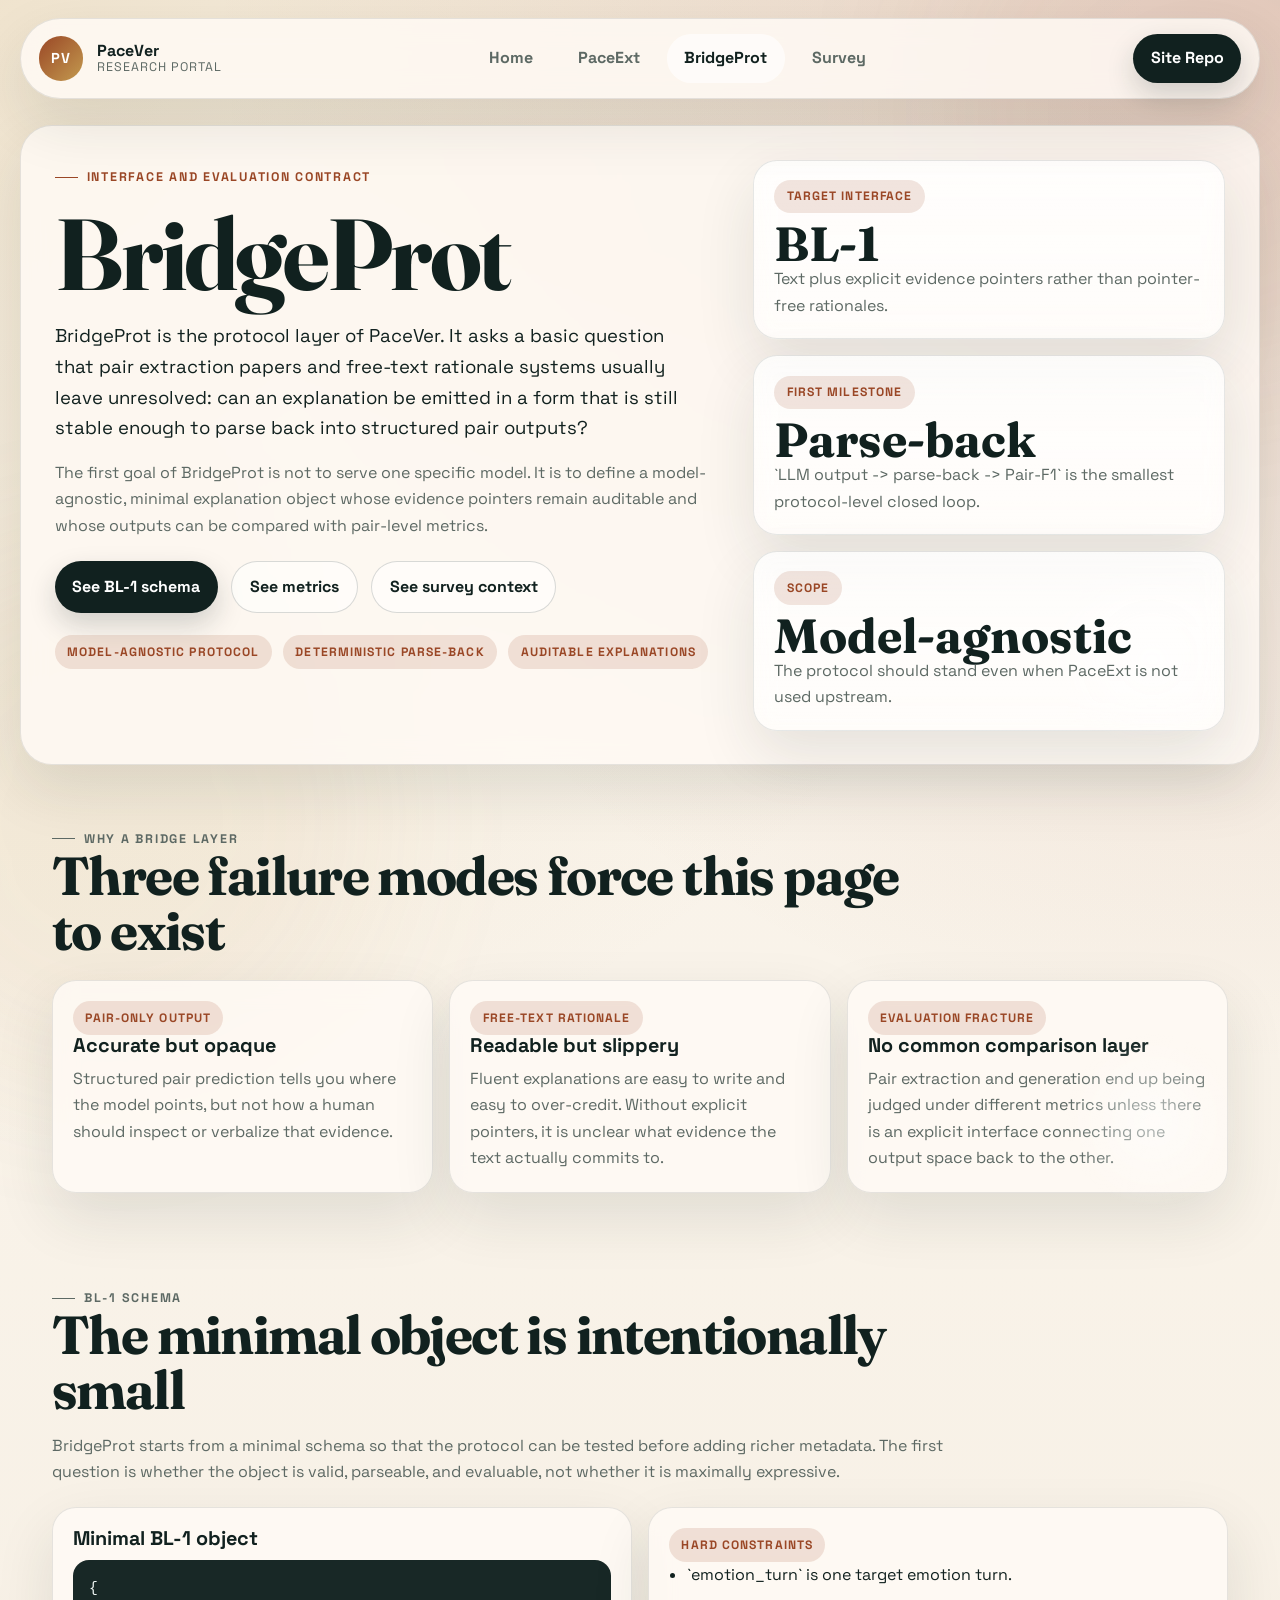
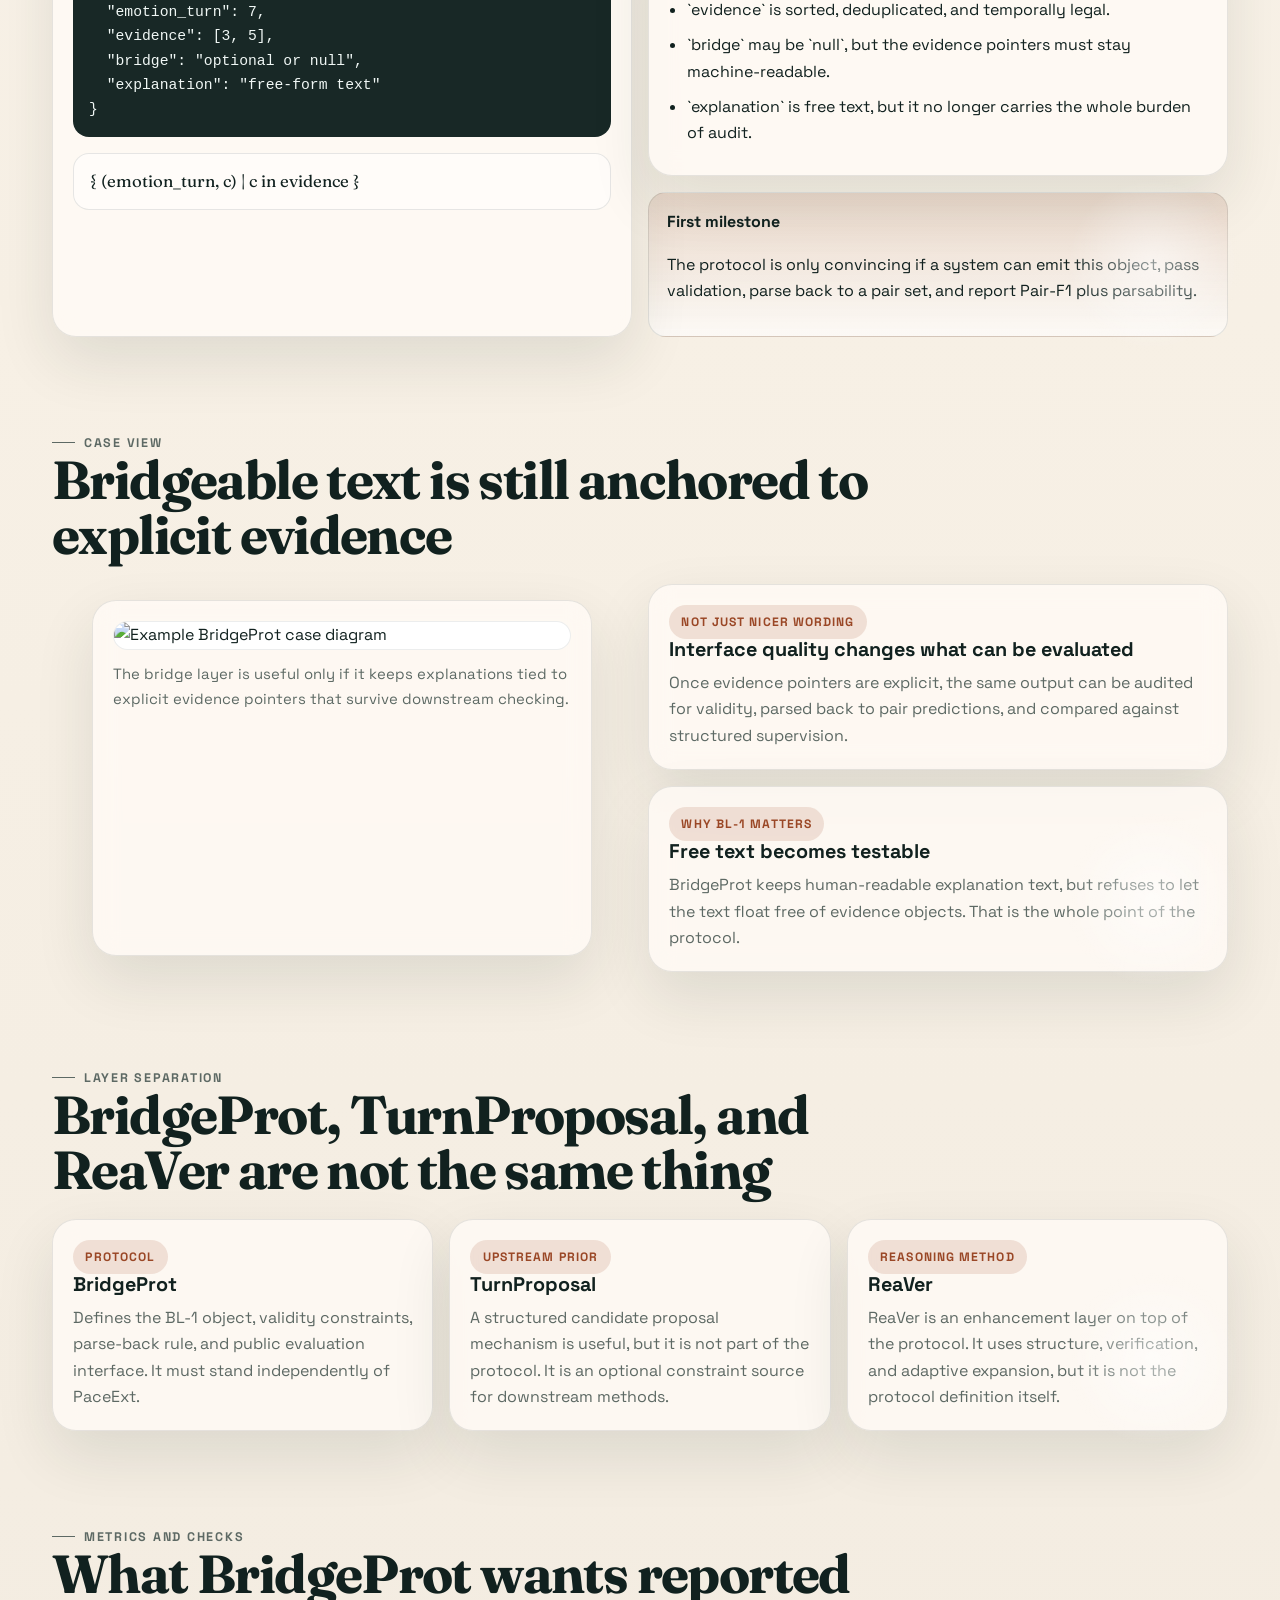
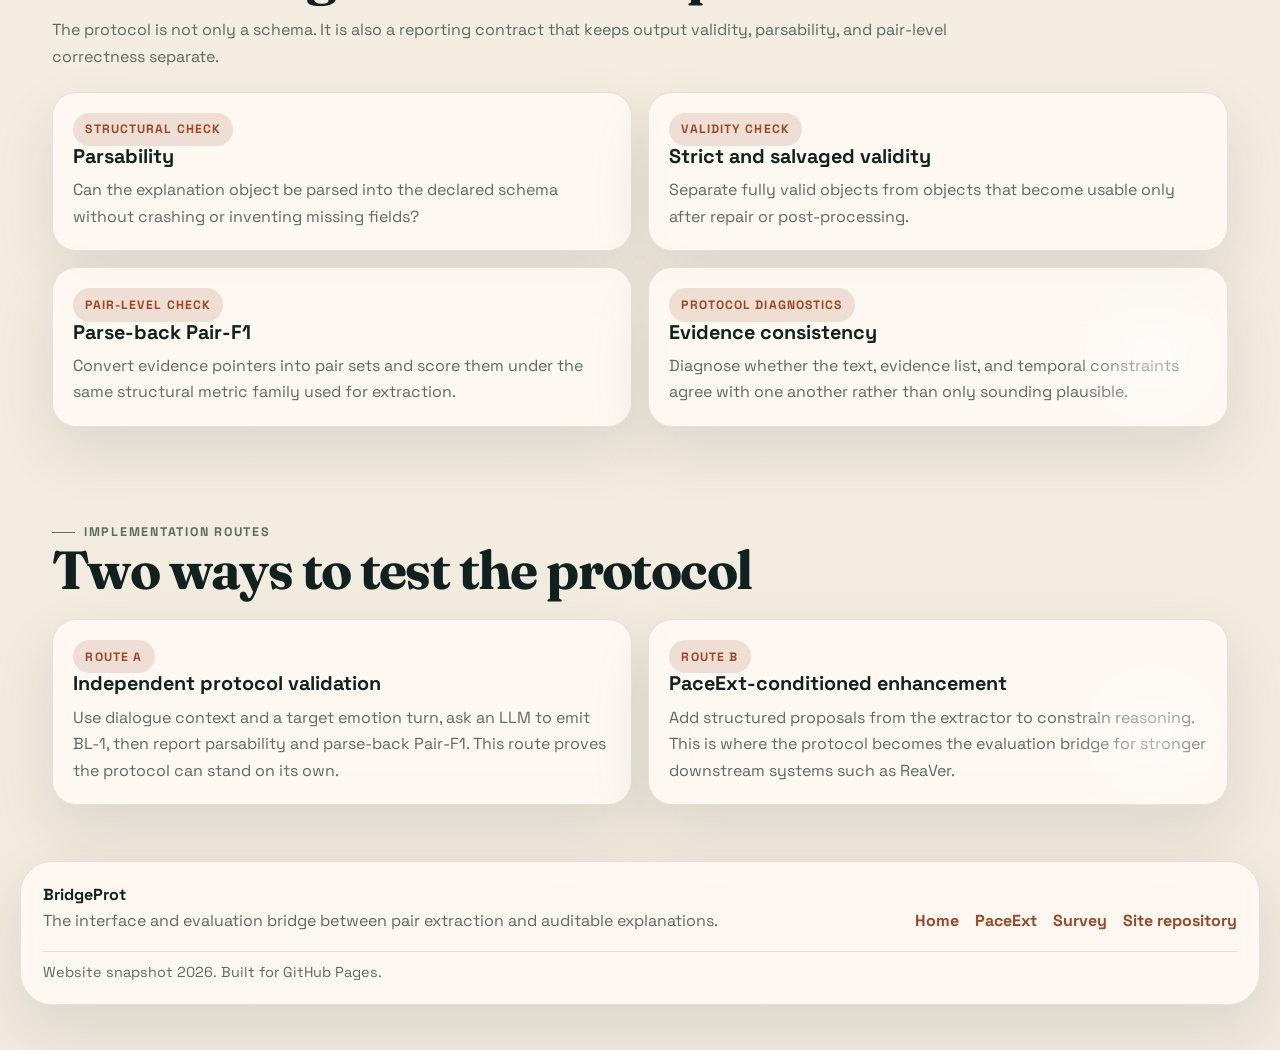
==== bridge/index.html @ d0b5281d "Refactor site into multi-page research portal" ====
<!DOCTYPE html>
<html lang="en">
<head>
  <meta charset="UTF-8">
  <meta name="viewport" content="width=device-width, initial-scale=1.0">
  <title>BridgeProt | PaceVer</title>
  <meta
    name="description"
    content="BridgeProt is the explanation interface and evaluation contract in PaceVer, focused on parse-back compatible, auditable outputs."
  >
  <link rel="preconnect" href="https://fonts.googleapis.com">
  <link rel="preconnect" href="https://fonts.gstatic.com" crossorigin>
  <link
    href="https://fonts.googleapis.com/css2?family=Fraunces:opsz,wght@9..144,600;9..144,700&family=Space+Grotesk:wght@400;500;700&display=swap"
    rel="stylesheet"
  >
  <link rel="icon" href="../assets/favicon.svg" type="image/svg+xml">
  <link rel="stylesheet" href="../assets/styles.css">
</head>
<body data-theme="bridge">
  <div class="page-shell">
    <header class="site-header surface">
      <a class="brand" href="../" aria-label="PaceVer home">
        <span class="brand-mark">PV</span>
        <span class="brand-copy">
          <strong>PaceVer</strong>
          <span>research portal</span>
        </span>
      </a>
      <nav class="site-nav" aria-label="Primary">
        <a class="nav-link" href="../">Home</a>
        <a class="nav-link" href="../ext/">PaceExt</a>
        <a class="nav-link" href="./" aria-current="page">BridgeProt</a>
        <a class="nav-link" href="../survey/">Survey</a>
      </nav>
      <a class="nav-cta" href="https://github.com/panzhzh/PaceVer-web" target="_blank" rel="noreferrer">Site Repo</a>
    </header>

    <main class="page-main">
      <section class="hero surface reveal">
        <div class="hero-copy">
          <p class="eyebrow">Interface and evaluation contract</p>
          <h1 class="hero-title">BridgeProt</h1>
          <p class="lead">
            BridgeProt is the protocol layer of PaceVer. It asks a basic question that pair
            extraction papers and free-text rationale systems usually leave unresolved: can an
            explanation be emitted in a form that is still stable enough to parse back into
            structured pair outputs?
          </p>
          <p class="hero-note">
            The first goal of BridgeProt is not to serve one specific model. It is to define a
            model-agnostic, minimal explanation object whose evidence pointers remain auditable and
            whose outputs can be compared with pair-level metrics.
          </p>
          <div class="hero-actions">
            <a class="button primary" href="#schema">See BL-1 schema</a>
            <a class="button secondary" href="#metrics">See metrics</a>
            <a class="button secondary" href="../survey/">See survey context</a>
          </div>
          <div class="chip-row" aria-label="BridgeProt themes">
            <span>Model-agnostic protocol</span>
            <span>Deterministic parse-back</span>
            <span>Auditable explanations</span>
          </div>
        </div>

        <aside class="hero-panel">
          <article class="stat-card surface-subtle">
            <span class="stat-label">Target interface</span>
            <strong class="stat-value">BL-1</strong>
            <p>Text plus explicit evidence pointers rather than pointer-free rationales.</p>
          </article>
          <article class="stat-card surface-subtle">
            <span class="stat-label">First milestone</span>
            <strong class="stat-value">Parse-back</strong>
            <p>`LLM output -> parse-back -> Pair-F1` is the smallest protocol-level closed loop.</p>
          </article>
          <article class="stat-card surface-subtle">
            <span class="stat-label">Scope</span>
            <strong class="stat-value">Model-agnostic</strong>
            <p>The protocol should stand even when PaceExt is not used upstream.</p>
          </article>
        </aside>
      </section>

      <section class="section reveal" id="why">
        <div class="section-header">
          <p class="eyebrow">Why a bridge layer</p>
          <h2>Three failure modes force this page to exist</h2>
        </div>

        <div class="card-grid three-up">
          <article class="feature-card">
            <span class="card-kicker">Pair-only output</span>
            <h3>Accurate but opaque</h3>
            <p>
              Structured pair prediction tells you where the model points, but not how a human should
              inspect or verbalize that evidence.
            </p>
          </article>
          <article class="feature-card">
            <span class="card-kicker">Free-text rationale</span>
            <h3>Readable but slippery</h3>
            <p>
              Fluent explanations are easy to write and easy to over-credit. Without explicit
              pointers, it is unclear what evidence the text actually commits to.
            </p>
          </article>
          <article class="feature-card">
            <span class="card-kicker">Evaluation fracture</span>
            <h3>No common comparison layer</h3>
            <p>
              Pair extraction and generation end up being judged under different metrics unless there
              is an explicit interface connecting one output space back to the other.
            </p>
          </article>
        </div>
      </section>

      <section class="section reveal" id="schema">
        <div class="section-header">
          <p class="eyebrow">BL-1 schema</p>
          <h2>The minimal object is intentionally small</h2>
          <p>
            BridgeProt starts from a minimal schema so that the protocol can be tested before adding
            richer metadata. The first question is whether the object is valid, parseable, and
            evaluable, not whether it is maximally expressive.
          </p>
        </div>

        <div class="dual-grid">
          <article class="code-card">
            <h3>Minimal BL-1 object</h3>
            <pre><code>{
  "emotion_turn": 7,
  "evidence": [3, 5],
  "bridge": "optional or null",
  "explanation": "free-form text"
}</code></pre>
            <div class="formula">{ (emotion_turn, c) | c in evidence }</div>
          </article>

          <div class="split-copy">
            <article class="feature-card">
              <span class="card-kicker">Hard constraints</span>
              <ul class="check-list">
                <li>`emotion_turn` is one target emotion turn.</li>
                <li>`evidence` is sorted, deduplicated, and temporally legal.</li>
                <li>`bridge` may be `null`, but the evidence pointers must stay machine-readable.</li>
                <li>`explanation` is free text, but it no longer carries the whole burden of audit.</li>
              </ul>
            </article>

            <article class="milestone-card">
              <strong>First milestone</strong>
              <p>
                The protocol is only convincing if a system can emit this object, pass validation,
                parse back to a pair set, and report Pair-F1 plus parsability.
              </p>
            </article>
          </div>
        </div>
      </section>

      <section class="section reveal" id="case">
        <div class="section-header">
          <p class="eyebrow">Case view</p>
          <h2>Bridgeable text is still anchored to explicit evidence</h2>
        </div>

        <div class="dual-grid">
          <figure class="figure-panel">
            <img src="../assets/images/bridgeprot-case.svg" alt="Example BridgeProt case diagram">
            <figcaption>
              The bridge layer is useful only if it keeps explanations tied to explicit evidence
              pointers that survive downstream checking.
            </figcaption>
          </figure>

          <div class="split-copy">
            <article class="feature-card">
              <span class="card-kicker">Not just nicer wording</span>
              <h3>Interface quality changes what can be evaluated</h3>
              <p>
                Once evidence pointers are explicit, the same output can be audited for validity,
                parsed back to pair predictions, and compared against structured supervision.
              </p>
            </article>
            <article class="feature-card">
              <span class="card-kicker">Why BL-1 matters</span>
              <h3>Free text becomes testable</h3>
              <p>
                BridgeProt keeps human-readable explanation text, but refuses to let the text float
                free of evidence objects. That is the whole point of the protocol.
              </p>
            </article>
          </div>
        </div>
      </section>

      <section class="section reveal" id="layers">
        <div class="section-header">
          <p class="eyebrow">Layer separation</p>
          <h2>BridgeProt, TurnProposal, and ReaVer are not the same thing</h2>
        </div>

        <div class="card-grid three-up">
          <article class="feature-card">
            <span class="card-kicker">Protocol</span>
            <h3>BridgeProt</h3>
            <p>
              Defines the BL-1 object, validity constraints, parse-back rule, and public evaluation
              interface. It must stand independently of PaceExt.
            </p>
          </article>
          <article class="feature-card">
            <span class="card-kicker">Upstream prior</span>
            <h3>TurnProposal</h3>
            <p>
              A structured candidate proposal mechanism is useful, but it is not part of the
              protocol. It is an optional constraint source for downstream methods.
            </p>
          </article>
          <article class="feature-card">
            <span class="card-kicker">Reasoning method</span>
            <h3>ReaVer</h3>
            <p>
              ReaVer is an enhancement layer on top of the protocol. It uses structure, verification,
              and adaptive expansion, but it is not the protocol definition itself.
            </p>
          </article>
        </div>
      </section>

      <section class="section reveal" id="metrics">
        <div class="section-header">
          <p class="eyebrow">Metrics and checks</p>
          <h2>What BridgeProt wants reported</h2>
          <p>
            The protocol is not only a schema. It is also a reporting contract that keeps output
            validity, parsability, and pair-level correctness separate.
          </p>
        </div>

        <div class="card-grid two-up">
          <article class="feature-card">
            <span class="card-kicker">Structural check</span>
            <h3>Parsability</h3>
            <p>
              Can the explanation object be parsed into the declared schema without crashing or
              inventing missing fields?
            </p>
          </article>
          <article class="feature-card">
            <span class="card-kicker">Validity check</span>
            <h3>Strict and salvaged validity</h3>
            <p>
              Separate fully valid objects from objects that become usable only after repair or
              post-processing.
            </p>
          </article>
          <article class="feature-card">
            <span class="card-kicker">Pair-level check</span>
            <h3>Parse-back Pair-F1</h3>
            <p>
              Convert evidence pointers into pair sets and score them under the same structural
              metric family used for extraction.
            </p>
          </article>
          <article class="feature-card">
            <span class="card-kicker">Protocol diagnostics</span>
            <h3>Evidence consistency</h3>
            <p>
              Diagnose whether the text, evidence list, and temporal constraints agree with one
              another rather than only sounding plausible.
            </p>
          </article>
        </div>
      </section>

      <section class="section reveal" id="routes">
        <div class="section-header">
          <p class="eyebrow">Implementation routes</p>
          <h2>Two ways to test the protocol</h2>
        </div>

        <div class="callout-grid">
          <article class="feature-card">
            <span class="card-kicker">Route A</span>
            <h3>Independent protocol validation</h3>
            <p>
              Use dialogue context and a target emotion turn, ask an LLM to emit BL-1, then report
              parsability and parse-back Pair-F1. This route proves the protocol can stand on its own.
            </p>
          </article>
          <article class="feature-card">
            <span class="card-kicker">Route B</span>
            <h3>PaceExt-conditioned enhancement</h3>
            <p>
              Add structured proposals from the extractor to constrain reasoning. This is where the
              protocol becomes the evaluation bridge for stronger downstream systems such as ReaVer.
            </p>
          </article>
        </div>
      </section>
    </main>

    <footer class="site-footer surface reveal">
      <div>
        <strong>BridgeProt</strong>
        <p>The interface and evaluation bridge between pair extraction and auditable explanations.</p>
      </div>
      <div class="footer-links">
        <a href="../">Home</a>
        <a href="../ext/">PaceExt</a>
        <a href="../survey/">Survey</a>
        <a href="https://github.com/panzhzh/PaceVer-web" target="_blank" rel="noreferrer">Site repository</a>
      </div>
      <p class="footer-meta">Website snapshot <span class="js-year"></span>. Built for GitHub Pages.</p>
    </footer>
  </div>

  <script src="../assets/app.js"></script>
</body>
</html>
---- assets/styles.css ----
:root {
  --bg: #f7f0e5;
  --surface: rgba(255, 251, 246, 0.82);
  --surface-strong: #fffdf9;
  --surface-subtle: rgba(255, 255, 255, 0.54);
  --ink: #11211f;
  --muted: #5d6964;
  --line: rgba(17, 33, 31, 0.1);
  --line-strong: rgba(17, 33, 31, 0.16);
  --accent: #1f6c63;
  --accent-strong: #13473f;
  --accent-soft: rgba(31, 108, 99, 0.14);
  --accent-alt: #c56437;
  --accent-alt-soft: rgba(197, 100, 55, 0.14);
  --halo-a: rgba(31, 108, 99, 0.22);
  --halo-b: rgba(197, 100, 55, 0.18);
  --shadow: 0 24px 60px rgba(28, 43, 40, 0.11);
  --radius-xl: 32px;
  --radius-lg: 24px;
  --radius-md: 18px;
  --page-max: 1240px;
}

body[data-theme="ext"] {
  --accent: #1d6657;
  --accent-strong: #14453b;
  --accent-soft: rgba(29, 102, 87, 0.14);
  --accent-alt: #0f5e88;
  --accent-alt-soft: rgba(15, 94, 136, 0.14);
  --halo-a: rgba(29, 102, 87, 0.22);
  --halo-b: rgba(15, 94, 136, 0.18);
}

body[data-theme="bridge"] {
  --accent: #9a4726;
  --accent-strong: #72341b;
  --accent-soft: rgba(154, 71, 38, 0.14);
  --accent-alt: #c39a4f;
  --accent-alt-soft: rgba(195, 154, 79, 0.16);
  --halo-a: rgba(154, 71, 38, 0.2);
  --halo-b: rgba(195, 154, 79, 0.2);
}

body[data-theme="survey"] {
  --accent: #0f5978;
  --accent-strong: #0a425a;
  --accent-soft: rgba(15, 89, 120, 0.14);
  --accent-alt: #2d7163;
  --accent-alt-soft: rgba(45, 113, 99, 0.14);
  --halo-a: rgba(15, 89, 120, 0.22);
  --halo-b: rgba(45, 113, 99, 0.16);
}

* {
  box-sizing: border-box;
}

html {
  scroll-behavior: smooth;
}

body {
  margin: 0;
  min-height: 100vh;
  font-family: "Space Grotesk", sans-serif;
  color: var(--ink);
  background:
    radial-gradient(circle at top left, var(--halo-b), transparent 26%),
    radial-gradient(circle at top right, var(--halo-a), transparent 24%),
    linear-gradient(180deg, #fbf6ee 0%, var(--bg) 45%, #f1eadf 100%);
  line-height: 1.65;
}

body::before,
body::after {
  content: "";
  position: fixed;
  z-index: -1;
  width: 34rem;
  height: 34rem;
  border-radius: 50%;
  filter: blur(82px);
  opacity: 0.34;
  pointer-events: none;
}

body::before {
  top: -10rem;
  right: -12rem;
  background: var(--halo-a);
}

body::after {
  bottom: -12rem;
  left: -10rem;
  background: var(--halo-b);
}

a {
  color: inherit;
  text-decoration: none;
}

img {
  display: block;
  width: 100%;
  height: auto;
}

code,
pre {
  font-family: ui-monospace, "SFMono-Regular", "SF Mono", Consolas, "Liberation Mono", monospace;
}

.page-shell {
  width: min(calc(100% - 2rem), var(--page-max));
  margin: 0 auto;
  padding: 1.1rem 0 2.8rem;
}

.surface,
.feature-card,
.portal-card,
.stat-card,
.figure-panel,
.table-card,
.code-card {
  border: 1px solid var(--line);
  background: var(--surface);
  backdrop-filter: blur(12px);
  box-shadow: var(--shadow);
}

.surface-subtle {
  background: linear-gradient(180deg, rgba(255, 255, 255, 0.76), var(--surface-subtle));
}

.site-header {
  position: sticky;
  top: 1rem;
  z-index: 20;
  display: flex;
  align-items: center;
  justify-content: space-between;
  gap: 1rem;
  margin-bottom: 1.6rem;
  padding: 0.95rem 1.1rem;
  border-radius: 999px;
}

.brand {
  display: inline-flex;
  align-items: center;
  gap: 0.85rem;
}

.brand-mark {
  display: grid;
  place-items: center;
  width: 2.8rem;
  height: 2.8rem;
  border-radius: 50%;
  background: linear-gradient(135deg, var(--accent), var(--accent-alt));
  color: #fff;
  font-size: 0.9rem;
  font-weight: 700;
  letter-spacing: 0.08em;
}

.brand-copy {
  display: flex;
  flex-direction: column;
  gap: 0.1rem;
  line-height: 1.05;
}

.brand-copy strong {
  font-size: 1rem;
}

.brand-copy span:last-child {
  color: var(--muted);
  font-size: 0.78rem;
  text-transform: uppercase;
  letter-spacing: 0.08em;
}

.site-nav {
  display: flex;
  flex-wrap: wrap;
  justify-content: center;
  gap: 0.6rem;
}

.nav-link,
.nav-cta,
.button {
  display: inline-flex;
  align-items: center;
  justify-content: center;
  min-height: 2.9rem;
  padding: 0.72rem 1.1rem;
  border-radius: 999px;
  font-weight: 700;
  transition: transform 180ms ease, box-shadow 180ms ease, background 180ms ease, color 180ms ease;
}

.nav-link {
  color: var(--muted);
}

.nav-link:hover,
.nav-link[aria-current="page"] {
  color: var(--ink);
  background: rgba(255, 255, 255, 0.65);
}

.nav-cta,
.button.primary {
  background: var(--ink);
  color: #fff;
  box-shadow: 0 12px 28px rgba(17, 33, 31, 0.18);
}

.button.secondary {
  border: 1px solid var(--line-strong);
  background: rgba(255, 255, 255, 0.56);
}

.nav-cta:hover,
.button:hover,
.portal-card:hover {
  transform: translateY(-2px);
}

.page-main {
  display: grid;
  gap: 1.5rem;
}

.hero,
.section,
.site-footer {
  position: relative;
  border-radius: var(--radius-xl);
}

.hero {
  display: grid;
  grid-template-columns: minmax(0, 1.18fr) minmax(19rem, 0.82fr);
  gap: 1.2rem;
  padding: clamp(1.45rem, 3vw, 2.1rem);
}

.hero::after,
.section::after {
  content: "";
  position: absolute;
  inset: auto 1.2rem 1rem auto;
  width: 11rem;
  height: 11rem;
  border-radius: 50%;
  background: radial-gradient(circle, rgba(255, 255, 255, 0.55), transparent 70%);
  pointer-events: none;
}

.hero-copy,
.hero-panel {
  position: relative;
  z-index: 1;
}

.hero-panel {
  display: grid;
  gap: 1rem;
}

.eyebrow {
  display: inline-flex;
  align-items: center;
  gap: 0.55rem;
  margin: 0 0 0.95rem;
  color: var(--accent);
  font-size: 0.78rem;
  font-weight: 700;
  letter-spacing: 0.14em;
  text-transform: uppercase;
}

.eyebrow::before {
  content: "";
  width: 1.45rem;
  height: 1px;
  background: currentColor;
}

h1,
h2,
h3 {
  margin: 0;
  line-height: 1.02;
}

h1,
h2 {
  font-family: "Fraunces", serif;
  letter-spacing: -0.03em;
}

h1 {
  font-size: clamp(3rem, 8vw, 6.3rem);
  margin-bottom: 1rem;
}

h2 {
  font-size: clamp(1.95rem, 4.2vw, 3.35rem);
  margin-bottom: 0.95rem;
}

h3 {
  font-size: 1.24rem;
  margin-bottom: 0.7rem;
}

.hero-title {
  max-width: 11ch;
}

.lead {
  margin: 0 0 1rem;
  max-width: 40rem;
  font-size: 1.16rem;
}

.hero-note,
.section-header p,
.feature-card p,
.portal-card p,
.stat-card p,
.figure-panel figcaption,
.table-note,
.site-footer p {
  margin: 0;
  color: var(--muted);
}

.hero-note {
  max-width: 41rem;
}

.hero-actions {
  display: flex;
  flex-wrap: wrap;
  gap: 0.85rem;
  margin: 1.4rem 0;
}

.chip-row {
  display: flex;
  flex-wrap: wrap;
  gap: 0.7rem;
}

.chip-row span,
.card-kicker,
.stat-label,
.portal-label {
  display: inline-flex;
  align-items: center;
  width: fit-content;
  padding: 0.42rem 0.78rem;
  border-radius: 999px;
  background: var(--accent-soft);
  color: var(--accent);
  font-size: 0.76rem;
  font-weight: 700;
  letter-spacing: 0.09em;
  text-transform: uppercase;
}

.stat-card {
  padding: 1.2rem 1.25rem;
  border-radius: var(--radius-lg);
}

.stat-value {
  display: block;
  margin-top: 0.5rem;
  font-family: "Fraunces", serif;
  font-size: clamp(2rem, 4vw, 3rem);
  line-height: 0.94;
}

.section {
  padding: clamp(1.35rem, 3vw, 2rem);
}

.section-header {
  max-width: 56rem;
  margin-bottom: 1.35rem;
}

.flow-grid,
.portal-grid,
.card-grid,
.media-grid,
.dual-grid,
.stats-grid {
  display: grid;
  gap: 1rem;
}

.flow-grid {
  grid-template-columns: repeat(4, minmax(0, 1fr));
}

.portal-grid {
  grid-template-columns: repeat(4, minmax(0, 1fr));
}

.card-grid.three-up {
  grid-template-columns: repeat(3, minmax(0, 1fr));
}

.card-grid.two-up,
.dual-grid {
  grid-template-columns: repeat(2, minmax(0, 1fr));
}

.media-grid.three-up {
  grid-template-columns: repeat(3, minmax(0, 1fr));
}

.feature-card,
.portal-card,
.code-card,
.figure-panel {
  padding: 1.25rem;
  border-radius: var(--radius-lg);
}

.feature-card ul,
.feature-card ol {
  margin: 0;
  padding-left: 1.15rem;
}

.check-list li,
.feature-card li {
  margin-bottom: 0.55rem;
}

.portal-card {
  display: flex;
  flex-direction: column;
  gap: 0.8rem;
}

.portal-card h3 {
  margin-bottom: 0;
}

.portal-link {
  margin-top: auto;
  color: var(--accent);
  font-weight: 700;
}

.portal-muted {
  opacity: 0.92;
  background: linear-gradient(180deg, rgba(255, 255, 255, 0.74), rgba(255, 255, 255, 0.48));
}

.split-copy {
  display: grid;
  gap: 1rem;
}

.figure-panel img {
  border-radius: 16px;
  border: 1px solid rgba(17, 33, 31, 0.08);
  background: #fff;
}

.figure-panel figcaption {
  margin-top: 0.8rem;
  font-size: 0.93rem;
}

.code-card pre {
  margin: 0;
  overflow-x: auto;
  padding: 1rem;
  border-radius: 16px;
  background: #182826;
  color: #f0f7f5;
  font-size: 0.92rem;
}

.formula {
  margin-top: 1rem;
  padding: 0.85rem 1rem;
  border-radius: 16px;
  border: 1px solid var(--line);
  background: rgba(255, 255, 255, 0.58);
  font-family: "Fraunces", serif;
  font-size: 1.05rem;
}

.milestone-card {
  padding: 1rem 1.1rem;
  border-radius: 18px;
  background: linear-gradient(180deg, var(--accent-soft), rgba(255, 255, 255, 0.62));
  border: 1px solid var(--line);
}

.milestone-card strong {
  display: block;
  margin-bottom: 0.35rem;
}

.table-card {
  padding: 1rem;
  border-radius: var(--radius-lg);
}

.table-head {
  margin-bottom: 0.85rem;
}

.table-head p {
  margin: 0.35rem 0 0;
  color: var(--muted);
}

.table-scroll {
  overflow-x: auto;
}

table {
  width: 100%;
  border-collapse: collapse;
  min-width: 42rem;
}

th,
td {
  padding: 0.82rem 0.85rem;
  text-align: left;
  border-bottom: 1px solid rgba(17, 33, 31, 0.08);
  vertical-align: top;
}

th {
  color: var(--muted);
  font-size: 0.82rem;
  letter-spacing: 0.08em;
  text-transform: uppercase;
}

.highlight-row {
  background: var(--accent-soft);
}

.table-note {
  margin-top: 0.9rem;
  font-size: 0.92rem;
}

.banner-card {
  display: grid;
  grid-template-columns: minmax(0, 1.05fr) minmax(18rem, 0.95fr);
  gap: 1rem;
  align-items: center;
  padding: 1.2rem 1.25rem;
  border-radius: var(--radius-lg);
  border: 1px solid var(--line);
  background: linear-gradient(180deg, rgba(255, 255, 255, 0.72), rgba(255, 255, 255, 0.48));
}

.banner-card p {
  margin: 0;
  color: var(--muted);
}

.badge-row {
  display: flex;
  flex-wrap: wrap;
  gap: 0.7rem;
}

.badge-row span {
  display: inline-flex;
  align-items: center;
  padding: 0.42rem 0.78rem;
  border-radius: 999px;
  border: 1px solid var(--line);
  background: rgba(255, 255, 255, 0.64);
  font-size: 0.8rem;
  font-weight: 700;
}

.callout-grid {
  display: grid;
  grid-template-columns: repeat(2, minmax(0, 1fr));
  gap: 1rem;
}

.site-footer {
  display: grid;
  grid-template-columns: minmax(0, 1fr) auto;
  gap: 1rem;
  align-items: end;
  margin-top: 1.5rem;
  padding: 1.25rem 1.35rem;
}

.footer-links {
  display: flex;
  flex-wrap: wrap;
  gap: 1rem;
  font-weight: 700;
}

.footer-links a {
  color: var(--accent);
}

.footer-meta {
  grid-column: 1 / -1;
  padding-top: 0.55rem;
  border-top: 1px solid var(--line);
  font-size: 0.9rem;
}

.reveal {
  opacity: 0;
  transform: translateY(18px);
  transition: opacity 520ms ease, transform 520ms ease;
}

.reveal.is-visible {
  opacity: 1;
  transform: translateY(0);
}

@media (max-width: 1100px) {
  .hero,
  .flow-grid,
  .portal-grid,
  .card-grid.three-up,
  .card-grid.two-up,
  .media-grid.three-up,
  .dual-grid,
  .banner-card,
  .callout-grid,
  .site-footer {
    grid-template-columns: 1fr;
  }
}

@media (max-width: 820px) {
  .page-shell {
    width: min(calc(100% - 1rem), var(--page-max));
  }

  .site-header {
    position: static;
    border-radius: 24px;
    flex-direction: column;
    align-items: stretch;
  }

  .site-nav {
    justify-content: flex-start;
  }

  .nav-cta {
    width: 100%;
  }

  .hero-actions,
  .footer-links {
    flex-direction: column;
    align-items: stretch;
  }

  .button,
  .button.primary,
  .button.secondary {
    width: 100%;
  }

  h1 {
    font-size: clamp(2.6rem, 16vw, 4.4rem);
  }

  h2 {
    font-size: clamp(1.8rem, 10vw, 2.8rem);
  }

  table {
    min-width: 34rem;
  }
}
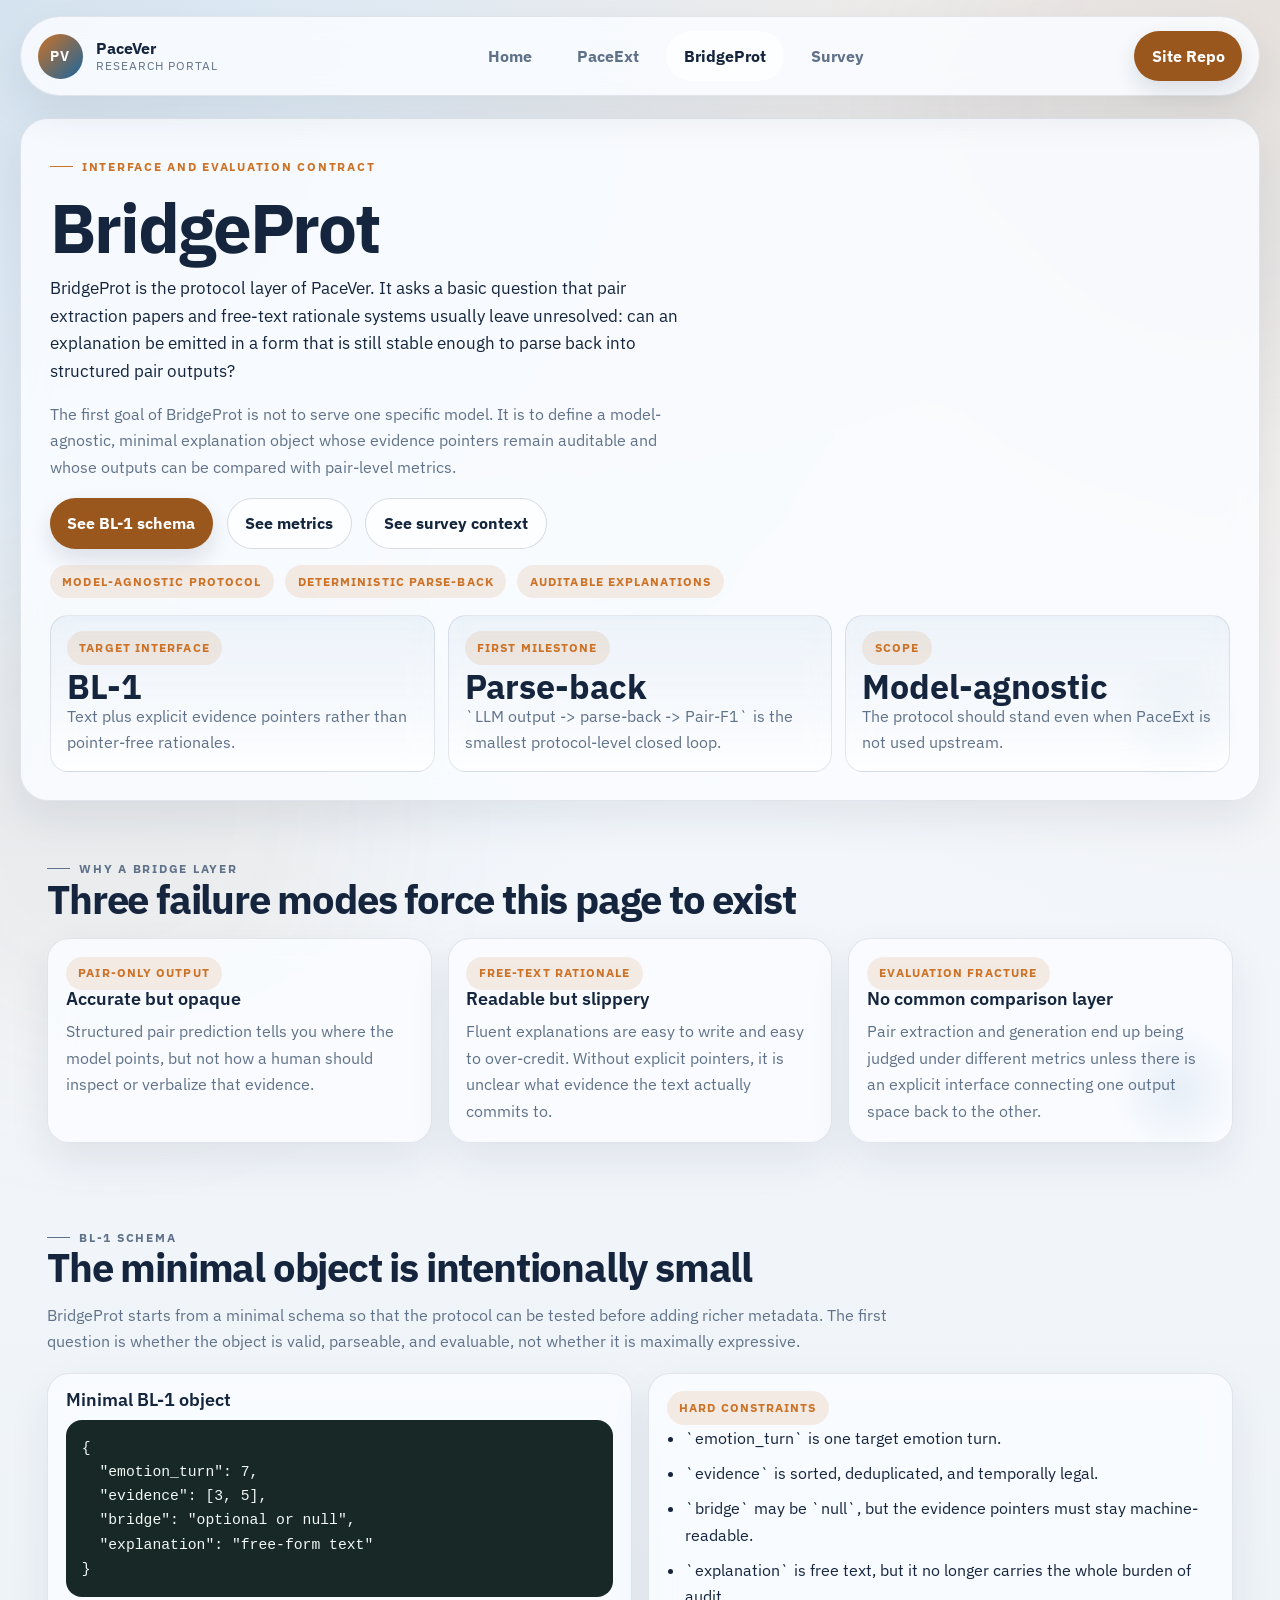
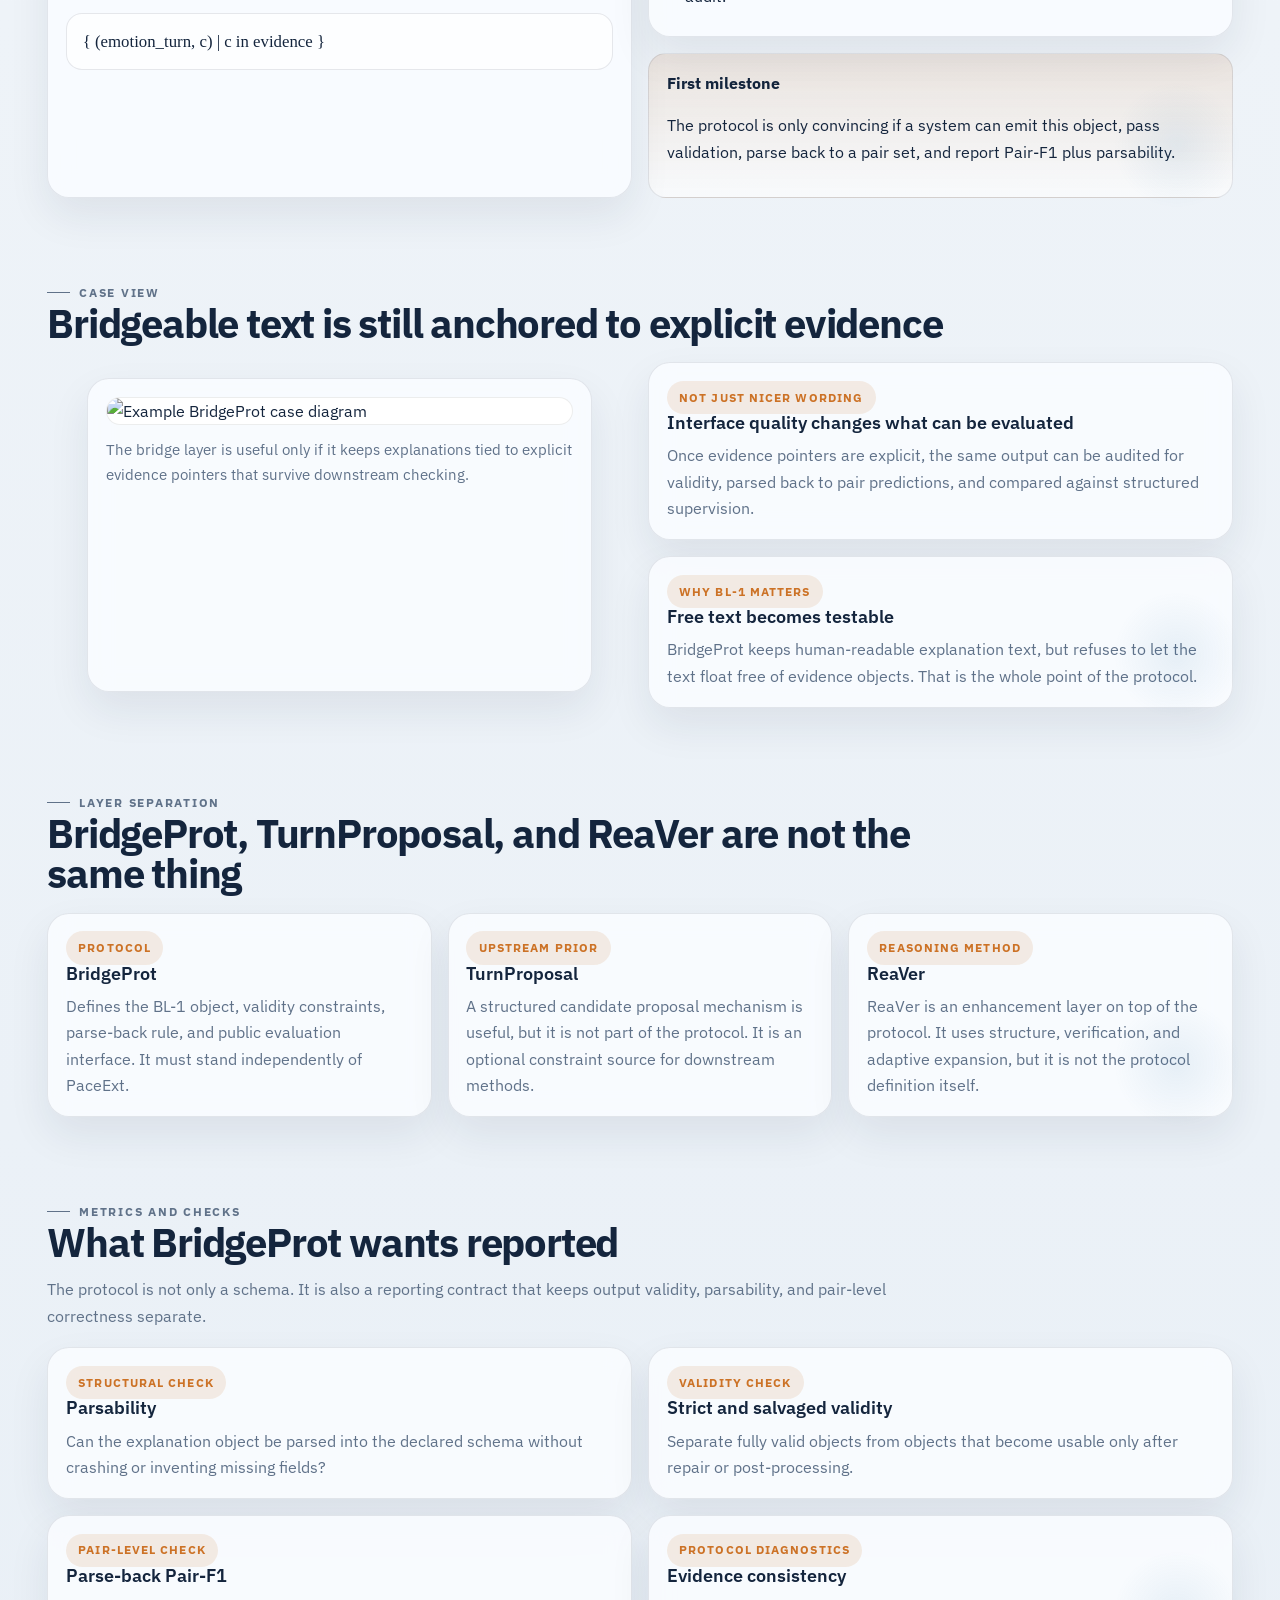
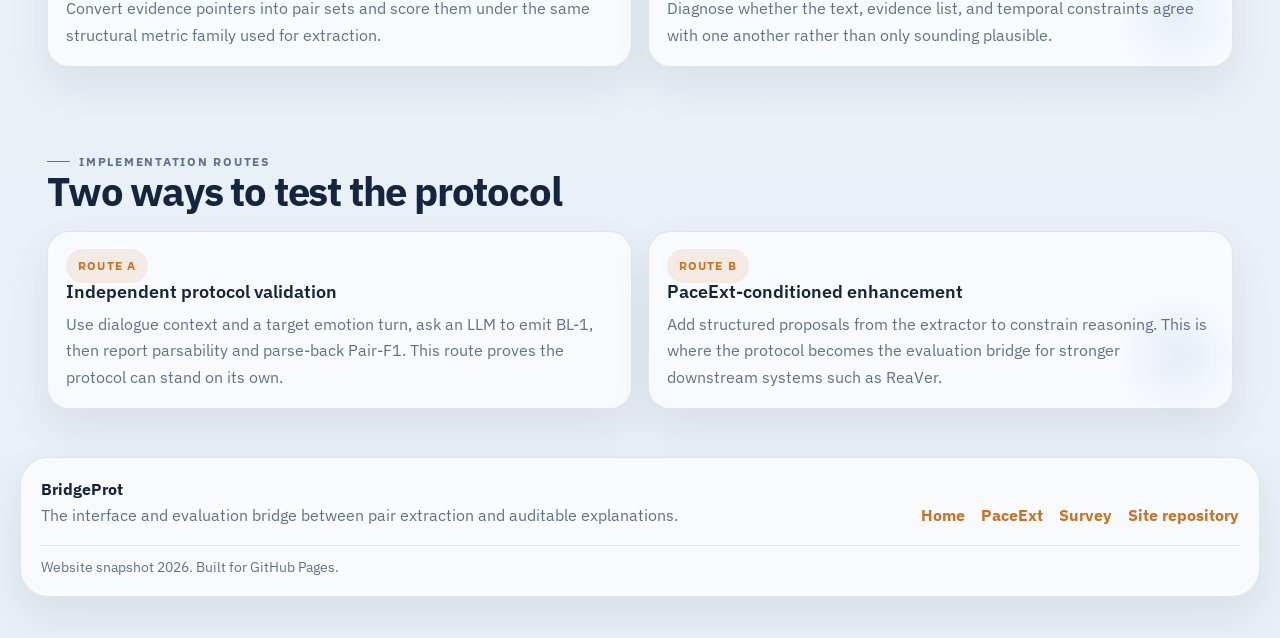
==== commit 7ef447dd: "Refine visual system with formal blue orange theme" ====
--- a/bridge/index.html
+++ b/bridge/index.html
@@ -11,7 +11,7 @@
   <link rel="preconnect" href="https://fonts.googleapis.com">
   <link rel="preconnect" href="https://fonts.gstatic.com" crossorigin>
   <link
-    href="https://fonts.googleapis.com/css2?family=Fraunces:opsz,wght@9..144,600;9..144,700&family=Space+Grotesk:wght@400;500;700&display=swap"
+    href="https://fonts.googleapis.com/css2?family=IBM+Plex+Sans:wght@400;500;600;700&display=swap"
     rel="stylesheet"
   >
   <link rel="icon" href="../assets/favicon.svg" type="image/svg+xml">
--- a/assets/styles.css
+++ b/assets/styles.css
@@ -1,54 +1,54 @@
 :root {
-  --bg: #f7f0e5;
-  --surface: rgba(255, 251, 246, 0.82);
-  --surface-strong: #fffdf9;
-  --surface-subtle: rgba(255, 255, 255, 0.54);
-  --ink: #11211f;
-  --muted: #5d6964;
-  --line: rgba(17, 33, 31, 0.1);
-  --line-strong: rgba(17, 33, 31, 0.16);
-  --accent: #1f6c63;
-  --accent-strong: #13473f;
-  --accent-soft: rgba(31, 108, 99, 0.14);
-  --accent-alt: #c56437;
-  --accent-alt-soft: rgba(197, 100, 55, 0.14);
-  --halo-a: rgba(31, 108, 99, 0.22);
-  --halo-b: rgba(197, 100, 55, 0.18);
-  --shadow: 0 24px 60px rgba(28, 43, 40, 0.11);
-  --radius-xl: 32px;
-  --radius-lg: 24px;
+  --bg: #eef3f8;
+  --surface: rgba(250, 252, 255, 0.88);
+  --surface-strong: #ffffff;
+  --surface-subtle: rgba(255, 255, 255, 0.62);
+  --ink: #14253d;
+  --muted: #607289;
+  --line: rgba(20, 37, 61, 0.1);
+  --line-strong: rgba(20, 37, 61, 0.16);
+  --accent: #18639d;
+  --accent-strong: #134d7a;
+  --accent-soft: rgba(24, 99, 157, 0.12);
+  --accent-alt: #df7f2f;
+  --accent-alt-soft: rgba(223, 127, 47, 0.14);
+  --halo-a: rgba(24, 99, 157, 0.16);
+  --halo-b: rgba(223, 127, 47, 0.14);
+  --shadow: 0 18px 42px rgba(20, 37, 61, 0.08);
+  --radius-xl: 28px;
+  --radius-lg: 22px;
   --radius-md: 18px;
   --page-max: 1240px;
 }
 
 body[data-theme="ext"] {
-  --accent: #1d6657;
-  --accent-strong: #14453b;
-  --accent-soft: rgba(29, 102, 87, 0.14);
-  --accent-alt: #0f5e88;
-  --accent-alt-soft: rgba(15, 94, 136, 0.14);
-  --halo-a: rgba(29, 102, 87, 0.22);
-  --halo-b: rgba(15, 94, 136, 0.18);
+  --accent: #165f95;
+  --accent-strong: #11476f;
+  --accent-soft: rgba(22, 95, 149, 0.12);
+  --accent-alt: #e18836;
+  --accent-alt-soft: rgba(225, 136, 54, 0.14);
+  --halo-a: rgba(22, 95, 149, 0.18);
+  --halo-b: rgba(225, 136, 54, 0.14);
 }
 
 body[data-theme="bridge"] {
-  --accent: #9a4726;
-  --accent-strong: #72341b;
-  --accent-soft: rgba(154, 71, 38, 0.14);
-  --accent-alt: #c39a4f;
-  --accent-alt-soft: rgba(195, 154, 79, 0.16);
-  --halo-a: rgba(154, 71, 38, 0.2);
-  --halo-b: rgba(195, 154, 79, 0.2);
+  --accent: #cc7226;
+  --accent-strong: #99561d;
+  --accent-soft: rgba(204, 114, 38, 0.12);
+  --accent-alt: #1a659d;
+  --accent-alt-soft: rgba(26, 101, 157, 0.12);
+  --halo-a: rgba(26, 101, 157, 0.16);
+  --halo-b: rgba(204, 114, 38, 0.14);
 }
 
 body[data-theme="survey"] {
-  --accent: #0f5978;
-  --accent-strong: #0a425a;
-  --accent-soft: rgba(15, 89, 120, 0.14);
-  --accent-alt: #2d7163;
-  --accent-alt-soft: rgba(45, 113, 99, 0.14);
-  --halo-a: rgba(15, 89, 120, 0.22);
-  --halo-b: rgba(45, 113, 99, 0.16);
+  --accent: #1b5f90;
+  --accent-strong: #14496e;
+  --accent-soft: rgba(27, 95, 144, 0.12);
+  --accent-alt: #d47a2f;
+  --accent-alt-soft: rgba(212, 122, 47, 0.14);
+  --halo-a: rgba(27, 95, 144, 0.16);
+  --halo-b: rgba(212, 122, 47, 0.14);
 }
 
 * {
@@ -62,12 +62,12 @@
 body {
   margin: 0;
   min-height: 100vh;
-  font-family: "Space Grotesk", sans-serif;
+  font-family: "IBM Plex Sans", sans-serif;
   color: var(--ink);
   background:
-    radial-gradient(circle at top left, var(--halo-b), transparent 26%),
-    radial-gradient(circle at top right, var(--halo-a), transparent 24%),
-    linear-gradient(180deg, #fbf6ee 0%, var(--bg) 45%, #f1eadf 100%);
+    radial-gradient(circle at top left, var(--halo-a), transparent 26%),
+    radial-gradient(circle at top right, var(--halo-b), transparent 24%),
+    linear-gradient(180deg, #f8fbff 0%, var(--bg) 42%, #e8eff6 100%);
   line-height: 1.65;
 }
 
@@ -115,7 +115,7 @@
 .page-shell {
   width: min(calc(100% - 2rem), var(--page-max));
   margin: 0 auto;
-  padding: 1.1rem 0 2.8rem;
+  padding: 1rem 0 2.6rem;
 }
 
 .surface,
@@ -143,8 +143,8 @@
   align-items: center;
   justify-content: space-between;
   gap: 1rem;
-  margin-bottom: 1.6rem;
-  padding: 0.95rem 1.1rem;
+  margin-bottom: 1.35rem;
+  padding: 0.9rem 1.05rem;
   border-radius: 999px;
 }
 
@@ -217,14 +217,14 @@
 
 .nav-cta,
 .button.primary {
-  background: var(--ink);
+  background: var(--accent-strong);
   color: #fff;
-  box-shadow: 0 12px 28px rgba(17, 33, 31, 0.18);
+  box-shadow: 0 10px 22px rgba(20, 37, 61, 0.12);
 }
 
 .button.secondary {
   border: 1px solid var(--line-strong);
-  background: rgba(255, 255, 255, 0.56);
+  background: rgba(255, 255, 255, 0.72);
 }
 
 .nav-cta:hover,
@@ -235,7 +235,7 @@
 
 .page-main {
   display: grid;
-  gap: 1.5rem;
+  gap: 1.35rem;
 }
 
 .hero,
@@ -247,9 +247,9 @@
 
 .hero {
   display: grid;
-  grid-template-columns: minmax(0, 1.18fr) minmax(19rem, 0.82fr);
-  gap: 1.2rem;
-  padding: clamp(1.45rem, 3vw, 2.1rem);
+  grid-template-columns: 1fr;
+  gap: 1.05rem;
+  padding: clamp(1.35rem, 2.8vw, 1.8rem);
 }
 
 .hero::after,
@@ -257,10 +257,10 @@
   content: "";
   position: absolute;
   inset: auto 1.2rem 1rem auto;
-  width: 11rem;
-  height: 11rem;
+  width: 8rem;
+  height: 8rem;
   border-radius: 50%;
-  background: radial-gradient(circle, rgba(255, 255, 255, 0.55), transparent 70%);
+  background: radial-gradient(circle, rgba(24, 99, 157, 0.08), transparent 70%);
   pointer-events: none;
 }
 
@@ -272,7 +272,8 @@
 
 .hero-panel {
   display: grid;
-  gap: 1rem;
+  grid-template-columns: repeat(3, minmax(0, 1fr));
+  gap: 0.8rem;
 }
 
 .eyebrow {
@@ -303,33 +304,35 @@
 
 h1,
 h2 {
-  font-family: "Fraunces", serif;
   letter-spacing: -0.03em;
 }
 
 h1 {
-  font-size: clamp(3rem, 8vw, 6.3rem);
-  margin-bottom: 1rem;
+  font-size: clamp(2.45rem, 5.4vw, 4.3rem);
+  margin-bottom: 0.8rem;
+  font-weight: 700;
 }
 
 h2 {
-  font-size: clamp(1.95rem, 4.2vw, 3.35rem);
-  margin-bottom: 0.95rem;
+  font-size: clamp(1.75rem, 3.2vw, 2.5rem);
+  margin-bottom: 0.85rem;
+  font-weight: 700;
 }
 
 h3 {
-  font-size: 1.24rem;
-  margin-bottom: 0.7rem;
+  font-size: 1.12rem;
+  margin-bottom: 0.62rem;
+  font-weight: 600;
 }
 
 .hero-title {
-  max-width: 11ch;
+  max-width: 14ch;
 }
 
 .lead {
-  margin: 0 0 1rem;
+  margin: 0 0 0.9rem;
   max-width: 40rem;
-  font-size: 1.16rem;
+  font-size: 1.06rem;
 }
 
 .hero-note,
@@ -352,7 +355,7 @@
   display: flex;
   flex-wrap: wrap;
   gap: 0.85rem;
-  margin: 1.4rem 0;
+  margin: 1.1rem 0 1rem;
 }
 
 .chip-row {
@@ -379,25 +382,27 @@
 }
 
 .stat-card {
-  padding: 1.2rem 1.25rem;
-  border-radius: var(--radius-lg);
+  padding: 0.95rem 1rem;
+  border-radius: 18px;
+  box-shadow: none;
+  background: linear-gradient(180deg, rgba(24, 99, 157, 0.06), rgba(255, 255, 255, 0.72));
 }
 
 .stat-value {
   display: block;
-  margin-top: 0.5rem;
-  font-family: "Fraunces", serif;
-  font-size: clamp(2rem, 4vw, 3rem);
+  margin-top: 0.38rem;
+  font-size: clamp(1.55rem, 3vw, 2.1rem);
   line-height: 0.94;
+  font-weight: 700;
 }
 
 .section {
-  padding: clamp(1.35rem, 3vw, 2rem);
+  padding: clamp(1.25rem, 2.6vw, 1.7rem);
 }
 
 .section-header {
   max-width: 56rem;
-  margin-bottom: 1.35rem;
+  margin-bottom: 1.15rem;
 }
 
 .flow-grid,
@@ -435,7 +440,7 @@
 .portal-card,
 .code-card,
 .figure-panel {
-  padding: 1.25rem;
+  padding: 1.1rem;
   border-radius: var(--radius-lg);
 }
 
@@ -572,7 +577,7 @@
   grid-template-columns: minmax(0, 1.05fr) minmax(18rem, 0.95fr);
   gap: 1rem;
   align-items: center;
-  padding: 1.2rem 1.25rem;
+  padding: 1rem 1.1rem;
   border-radius: var(--radius-lg);
   border: 1px solid var(--line);
   background: linear-gradient(180deg, rgba(255, 255, 255, 0.72), rgba(255, 255, 255, 0.48));
@@ -611,8 +616,8 @@
   grid-template-columns: minmax(0, 1fr) auto;
   gap: 1rem;
   align-items: end;
-  margin-top: 1.5rem;
-  padding: 1.25rem 1.35rem;
+  margin-top: 1.35rem;
+  padding: 1.1rem 1.25rem;
 }
 
 .footer-links {
@@ -654,6 +659,7 @@
   .dual-grid,
   .banner-card,
   .callout-grid,
+  .hero-panel,
   .site-footer {
     grid-template-columns: 1fr;
   }
@@ -692,11 +698,11 @@
   }
 
   h1 {
-    font-size: clamp(2.6rem, 16vw, 4.4rem);
+    font-size: clamp(2.15rem, 12vw, 3.1rem);
   }
 
   h2 {
-    font-size: clamp(1.8rem, 10vw, 2.8rem);
+    font-size: clamp(1.55rem, 9vw, 2.15rem);
   }
 
   table {
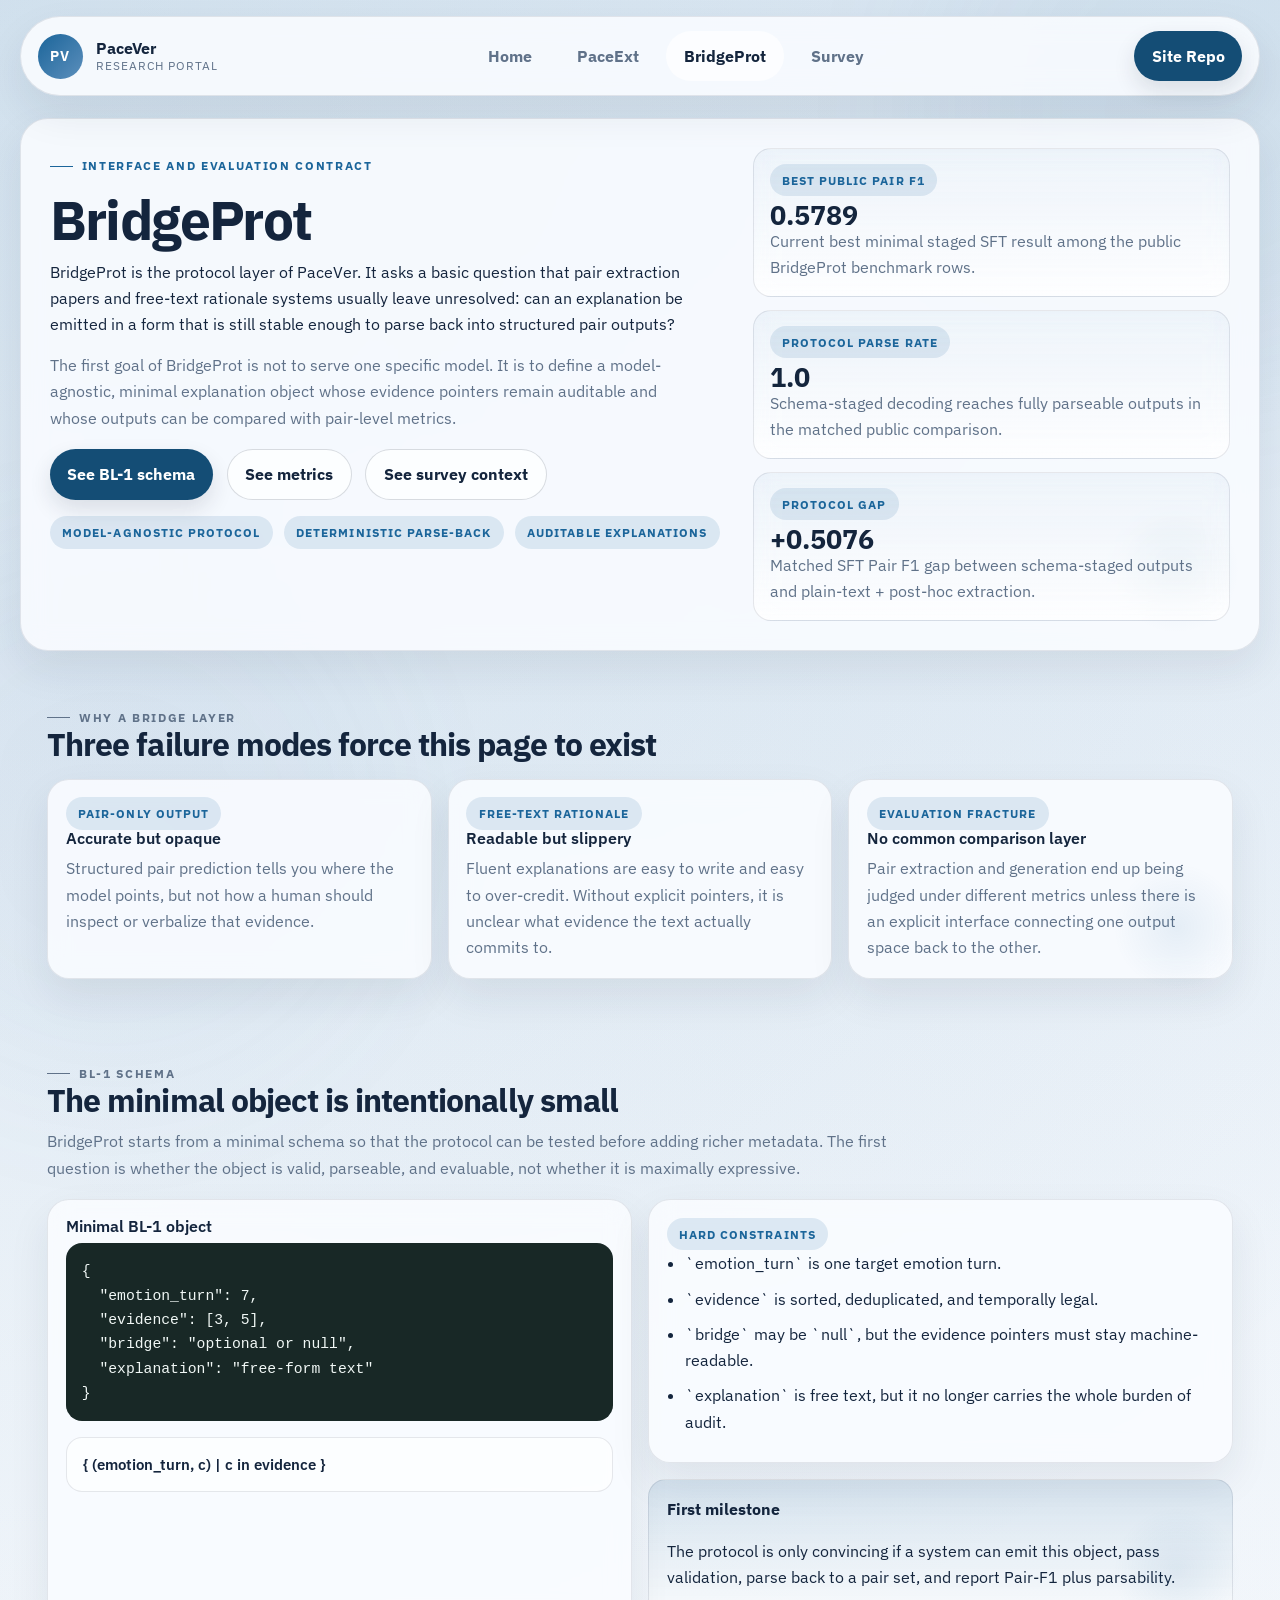
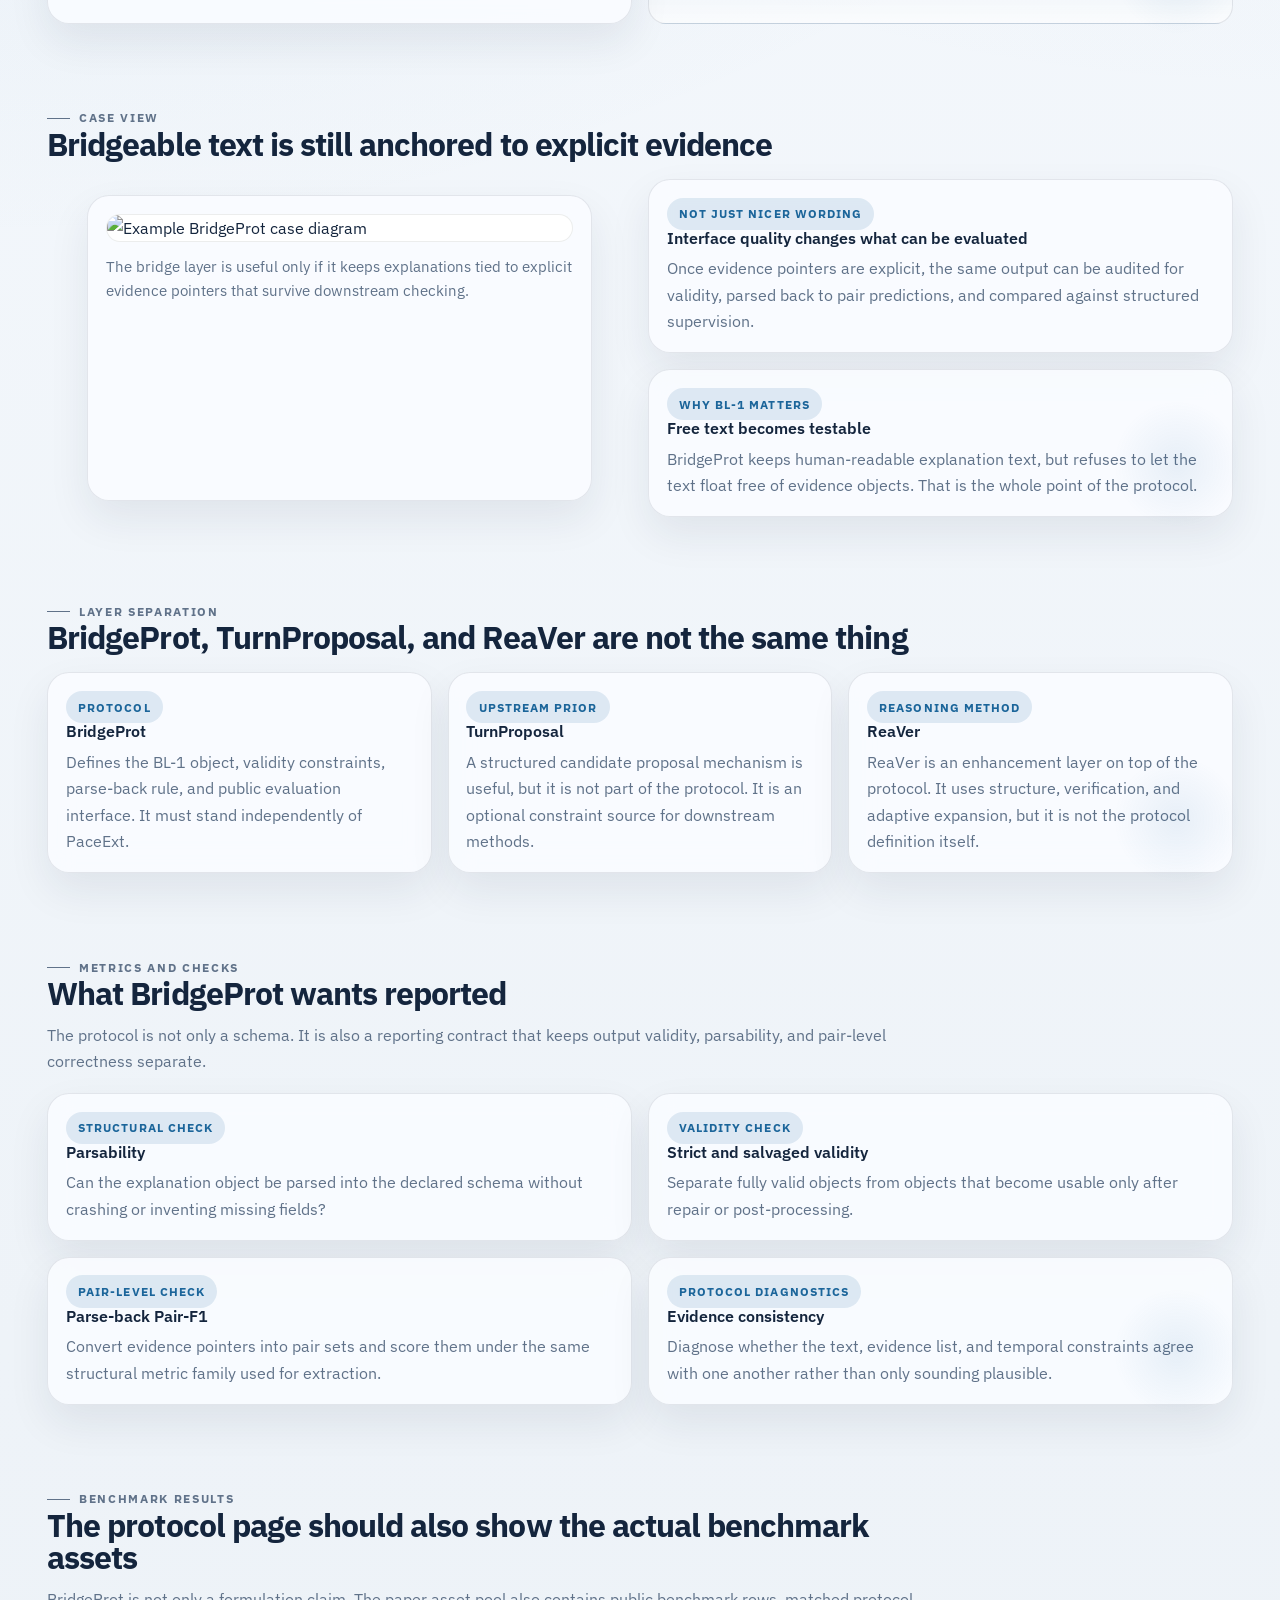
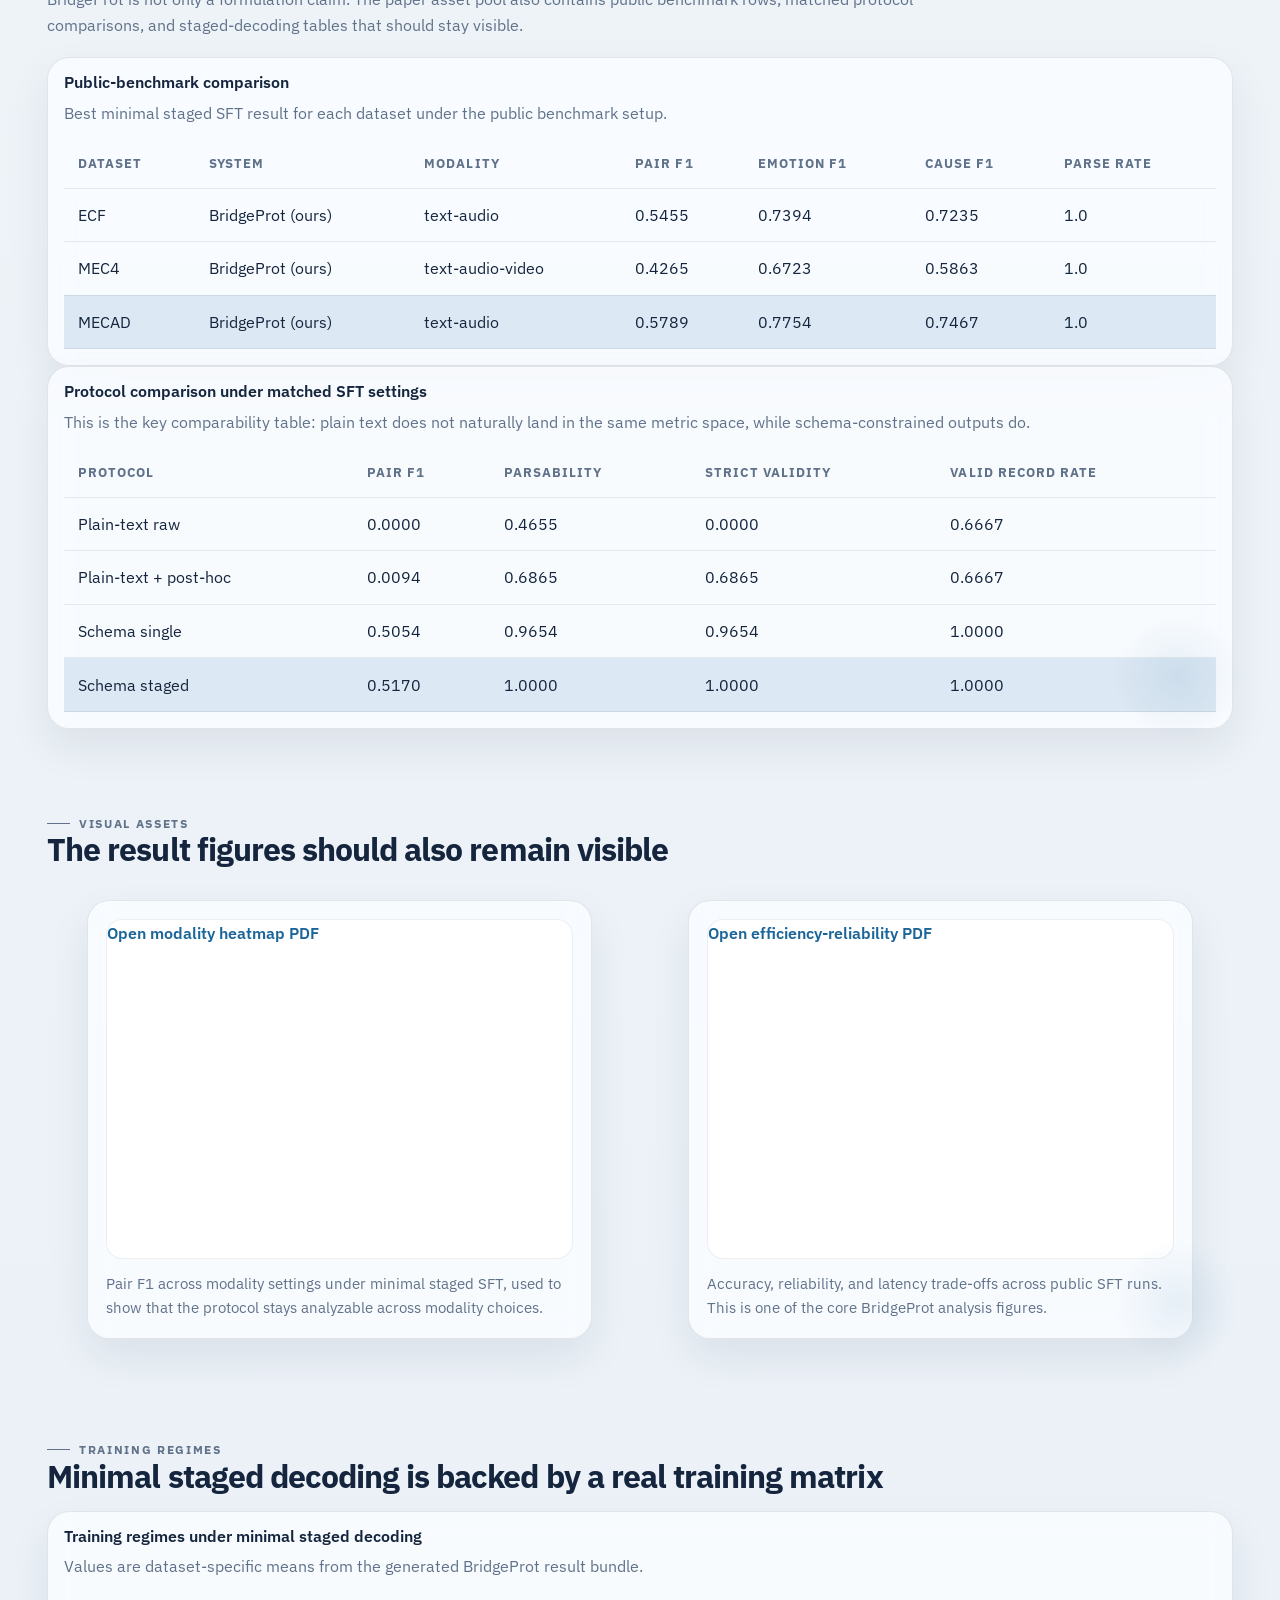
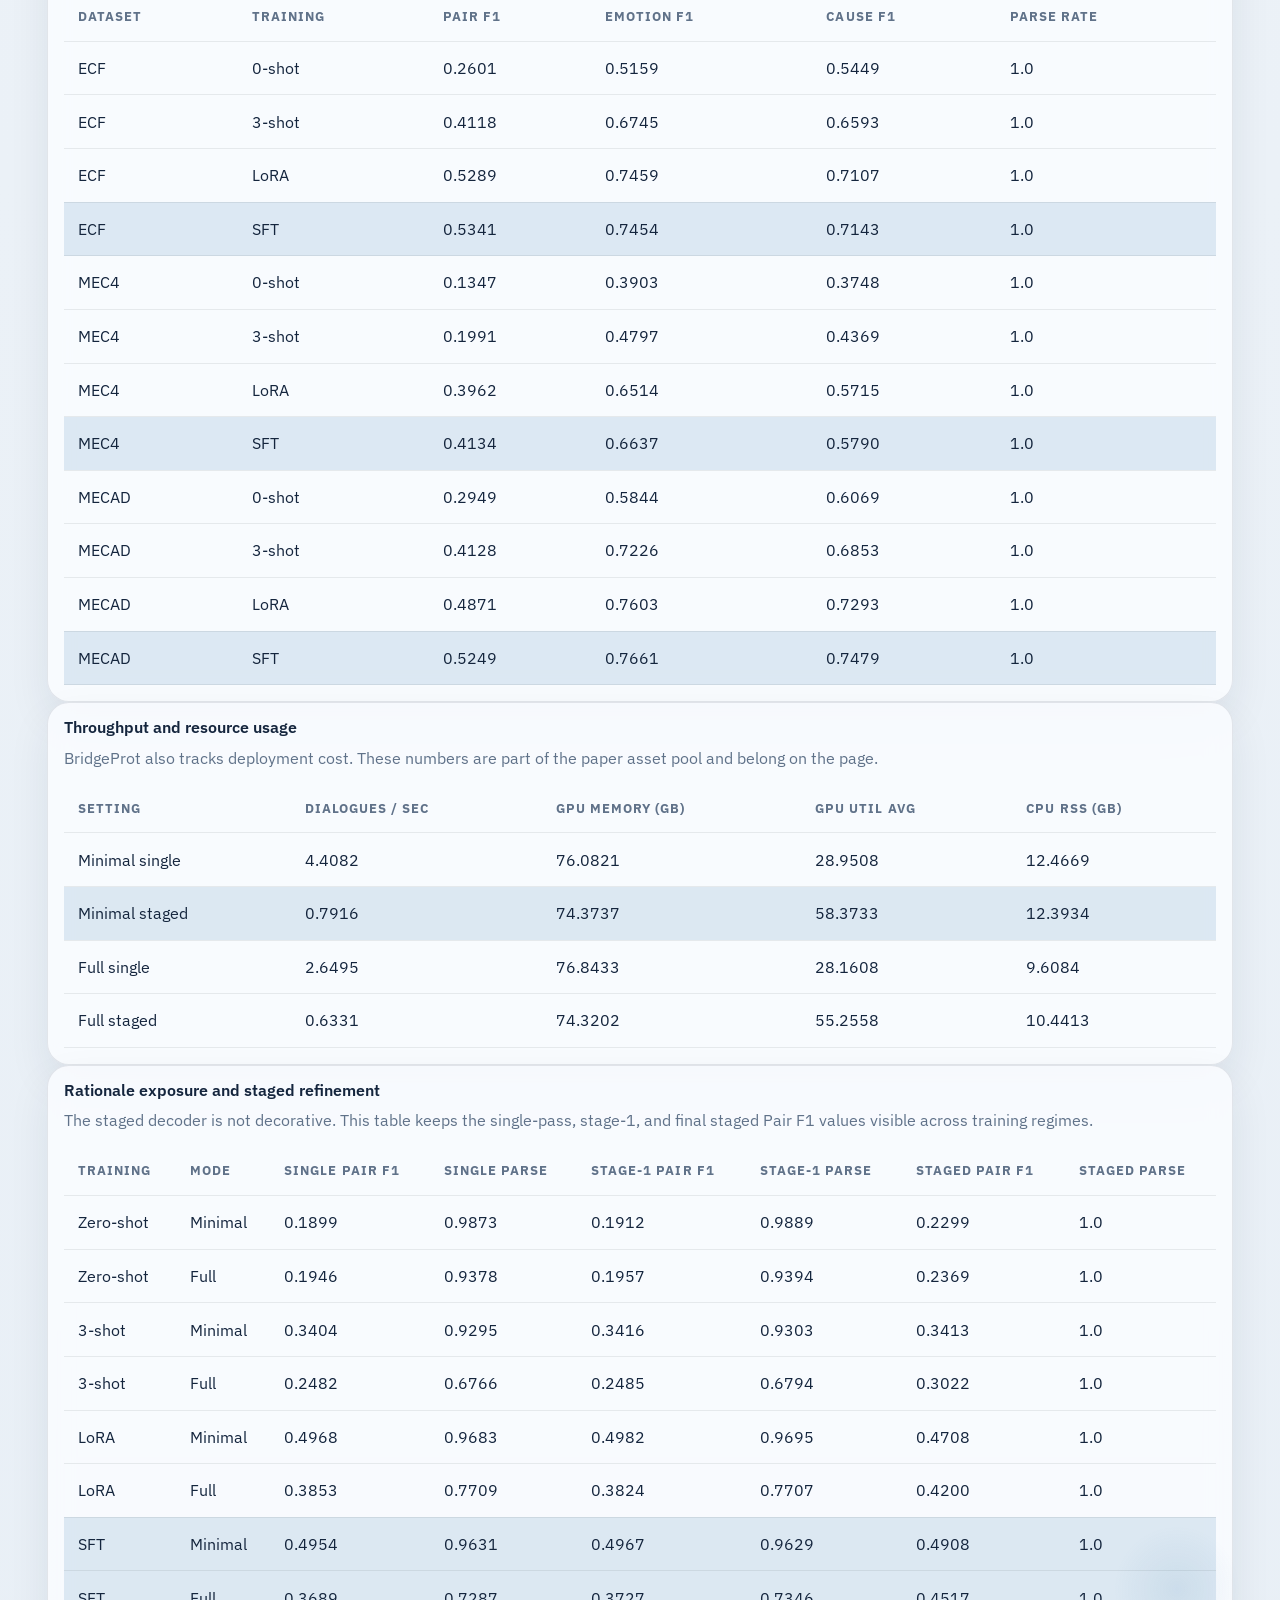
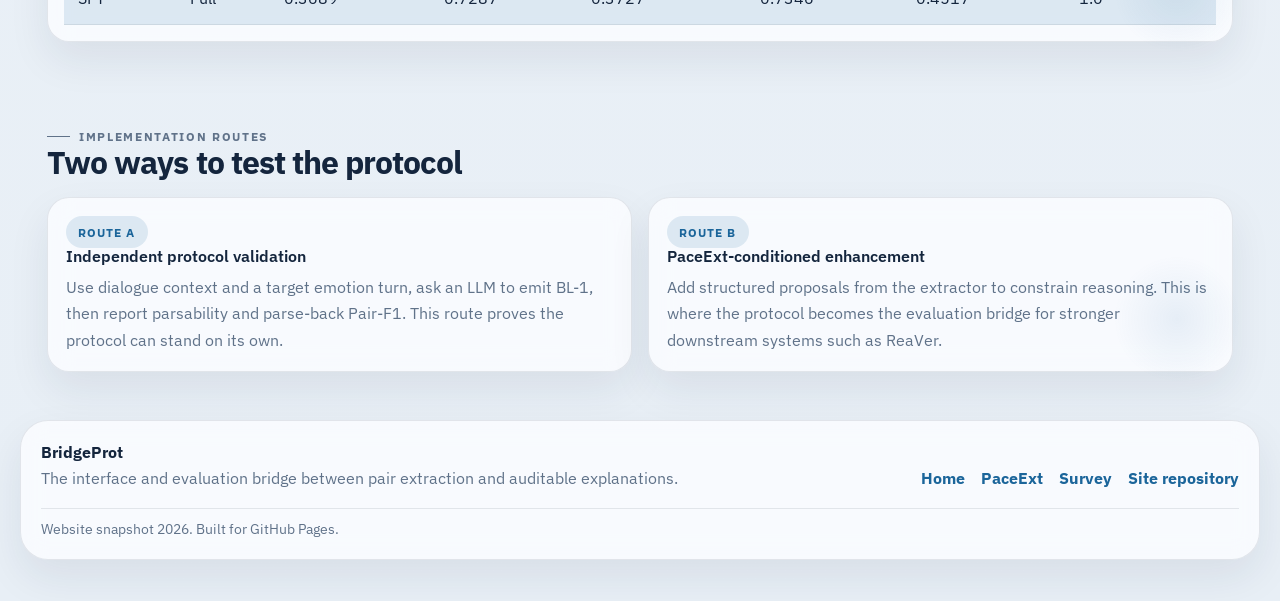
==== commit a7dbe0b6: "Restore fuller research assets across topic pages" ====
--- a/bridge/index.html
+++ b/bridge/index.html
@@ -66,19 +66,19 @@
 
         <aside class="hero-panel">
           <article class="stat-card surface-subtle">
-            <span class="stat-label">Target interface</span>
-            <strong class="stat-value">BL-1</strong>
-            <p>Text plus explicit evidence pointers rather than pointer-free rationales.</p>
+            <span class="stat-label">Best public Pair F1</span>
+            <strong class="stat-value">0.5789</strong>
+            <p>Current best minimal staged SFT result among the public BridgeProt benchmark rows.</p>
           </article>
           <article class="stat-card surface-subtle">
-            <span class="stat-label">First milestone</span>
-            <strong class="stat-value">Parse-back</strong>
-            <p>`LLM output -> parse-back -> Pair-F1` is the smallest protocol-level closed loop.</p>
+            <span class="stat-label">Protocol parse rate</span>
+            <strong class="stat-value">1.0</strong>
+            <p>Schema-staged decoding reaches fully parseable outputs in the matched public comparison.</p>
           </article>
           <article class="stat-card surface-subtle">
-            <span class="stat-label">Scope</span>
-            <strong class="stat-value">Model-agnostic</strong>
-            <p>The protocol should stand even when PaceExt is not used upstream.</p>
+            <span class="stat-label">Protocol gap</span>
+            <strong class="stat-value">+0.5076</strong>
+            <p>Matched SFT Pair F1 gap between schema-staged outputs and plain-text + post-hoc extraction.</p>
           </article>
         </aside>
       </section>
@@ -278,6 +278,254 @@
         </div>
       </section>
 
+      <section class="section reveal" id="benchmark-results">
+        <div class="section-header">
+          <p class="eyebrow">Benchmark results</p>
+          <h2>The protocol page should also show the actual benchmark assets</h2>
+          <p>
+            BridgeProt is not only a formulation claim. The paper asset pool also contains public
+            benchmark rows, matched protocol comparisons, and staged-decoding tables that should stay visible.
+          </p>
+        </div>
+
+        <div class="table-card">
+          <div class="table-head">
+            <h3>Public-benchmark comparison</h3>
+            <p>Best minimal staged SFT result for each dataset under the public benchmark setup.</p>
+          </div>
+          <div class="table-scroll">
+            <table>
+              <thead>
+                <tr>
+                  <th>Dataset</th>
+                  <th>System</th>
+                  <th>Modality</th>
+                  <th>Pair F1</th>
+                  <th>Emotion F1</th>
+                  <th>Cause F1</th>
+                  <th>Parse rate</th>
+                </tr>
+              </thead>
+              <tbody>
+                <tr>
+                  <td>ECF</td>
+                  <td>BridgeProt (ours)</td>
+                  <td>text-audio</td>
+                  <td>0.5455</td>
+                  <td>0.7394</td>
+                  <td>0.7235</td>
+                  <td>1.0</td>
+                </tr>
+                <tr>
+                  <td>MEC4</td>
+                  <td>BridgeProt (ours)</td>
+                  <td>text-audio-video</td>
+                  <td>0.4265</td>
+                  <td>0.6723</td>
+                  <td>0.5863</td>
+                  <td>1.0</td>
+                </tr>
+                <tr class="highlight-row">
+                  <td>MECAD</td>
+                  <td>BridgeProt (ours)</td>
+                  <td>text-audio</td>
+                  <td>0.5789</td>
+                  <td>0.7754</td>
+                  <td>0.7467</td>
+                  <td>1.0</td>
+                </tr>
+              </tbody>
+            </table>
+          </div>
+        </div>
+
+        <div class="table-card">
+          <div class="table-head">
+            <h3>Protocol comparison under matched SFT settings</h3>
+            <p>
+              This is the key comparability table: plain text does not naturally land in the same
+              metric space, while schema-constrained outputs do.
+            </p>
+          </div>
+          <div class="table-scroll">
+            <table>
+              <thead>
+                <tr>
+                  <th>Protocol</th>
+                  <th>Pair F1</th>
+                  <th>Parsability</th>
+                  <th>Strict validity</th>
+                  <th>Valid record rate</th>
+                </tr>
+              </thead>
+              <tbody>
+                <tr>
+                  <td>Plain-text raw</td>
+                  <td>0.0000</td>
+                  <td>0.4655</td>
+                  <td>0.0000</td>
+                  <td>0.6667</td>
+                </tr>
+                <tr>
+                  <td>Plain-text + post-hoc</td>
+                  <td>0.0094</td>
+                  <td>0.6865</td>
+                  <td>0.6865</td>
+                  <td>0.6667</td>
+                </tr>
+                <tr>
+                  <td>Schema single</td>
+                  <td>0.5054</td>
+                  <td>0.9654</td>
+                  <td>0.9654</td>
+                  <td>1.0000</td>
+                </tr>
+                <tr class="highlight-row">
+                  <td>Schema staged</td>
+                  <td>0.5170</td>
+                  <td>1.0000</td>
+                  <td>1.0000</td>
+                  <td>1.0000</td>
+                </tr>
+              </tbody>
+            </table>
+          </div>
+        </div>
+      </section>
+
+      <section class="section reveal" id="bridge-assets">
+        <div class="section-header">
+          <p class="eyebrow">Visual assets</p>
+          <h2>The result figures should also remain visible</h2>
+        </div>
+
+        <div class="dual-grid">
+          <figure class="figure-panel">
+            <object class="pdf-object" data="../assets/images/bridgeprot-modality-heatmap.pdf" type="application/pdf">
+              <a class="text-link" href="../assets/images/bridgeprot-modality-heatmap.pdf" target="_blank" rel="noreferrer">Open modality heatmap PDF</a>
+            </object>
+            <figcaption>
+              Pair F1 across modality settings under minimal staged SFT, used to show that the protocol stays analyzable across modality choices.
+            </figcaption>
+          </figure>
+          <figure class="figure-panel">
+            <object class="pdf-object" data="../assets/images/bridgeprot-efficiency-reliability.pdf" type="application/pdf">
+              <a class="text-link" href="../assets/images/bridgeprot-efficiency-reliability.pdf" target="_blank" rel="noreferrer">Open efficiency-reliability PDF</a>
+            </object>
+            <figcaption>
+              Accuracy, reliability, and latency trade-offs across public SFT runs. This is one of the core BridgeProt analysis figures.
+            </figcaption>
+          </figure>
+        </div>
+      </section>
+
+      <section class="section reveal" id="training">
+        <div class="section-header">
+          <p class="eyebrow">Training regimes</p>
+          <h2>Minimal staged decoding is backed by a real training matrix</h2>
+        </div>
+
+        <div class="table-card">
+          <div class="table-head">
+            <h3>Training regimes under minimal staged decoding</h3>
+            <p>Values are dataset-specific means from the generated BridgeProt result bundle.</p>
+          </div>
+          <div class="table-scroll">
+            <table>
+              <thead>
+                <tr>
+                  <th>Dataset</th>
+                  <th>Training</th>
+                  <th>Pair F1</th>
+                  <th>Emotion F1</th>
+                  <th>Cause F1</th>
+                  <th>Parse rate</th>
+                </tr>
+              </thead>
+              <tbody>
+                <tr><td>ECF</td><td>0-shot</td><td>0.2601</td><td>0.5159</td><td>0.5449</td><td>1.0</td></tr>
+                <tr><td>ECF</td><td>3-shot</td><td>0.4118</td><td>0.6745</td><td>0.6593</td><td>1.0</td></tr>
+                <tr><td>ECF</td><td>LoRA</td><td>0.5289</td><td>0.7459</td><td>0.7107</td><td>1.0</td></tr>
+                <tr class="highlight-row"><td>ECF</td><td>SFT</td><td>0.5341</td><td>0.7454</td><td>0.7143</td><td>1.0</td></tr>
+                <tr><td>MEC4</td><td>0-shot</td><td>0.1347</td><td>0.3903</td><td>0.3748</td><td>1.0</td></tr>
+                <tr><td>MEC4</td><td>3-shot</td><td>0.1991</td><td>0.4797</td><td>0.4369</td><td>1.0</td></tr>
+                <tr><td>MEC4</td><td>LoRA</td><td>0.3962</td><td>0.6514</td><td>0.5715</td><td>1.0</td></tr>
+                <tr class="highlight-row"><td>MEC4</td><td>SFT</td><td>0.4134</td><td>0.6637</td><td>0.5790</td><td>1.0</td></tr>
+                <tr><td>MECAD</td><td>0-shot</td><td>0.2949</td><td>0.5844</td><td>0.6069</td><td>1.0</td></tr>
+                <tr><td>MECAD</td><td>3-shot</td><td>0.4128</td><td>0.7226</td><td>0.6853</td><td>1.0</td></tr>
+                <tr><td>MECAD</td><td>LoRA</td><td>0.4871</td><td>0.7603</td><td>0.7293</td><td>1.0</td></tr>
+                <tr class="highlight-row"><td>MECAD</td><td>SFT</td><td>0.5249</td><td>0.7661</td><td>0.7479</td><td>1.0</td></tr>
+              </tbody>
+            </table>
+          </div>
+        </div>
+
+        <div class="table-card">
+          <div class="table-head">
+            <h3>Throughput and resource usage</h3>
+            <p>
+              BridgeProt also tracks deployment cost. These numbers are part of the paper asset pool
+              and belong on the page.
+            </p>
+          </div>
+          <div class="table-scroll">
+            <table>
+              <thead>
+                <tr>
+                  <th>Setting</th>
+                  <th>Dialogues / sec</th>
+                  <th>GPU memory (GB)</th>
+                  <th>GPU util avg</th>
+                  <th>CPU RSS (GB)</th>
+                </tr>
+              </thead>
+              <tbody>
+                <tr><td>Minimal single</td><td>4.4082</td><td>76.0821</td><td>28.9508</td><td>12.4669</td></tr>
+                <tr class="highlight-row"><td>Minimal staged</td><td>0.7916</td><td>74.3737</td><td>58.3733</td><td>12.3934</td></tr>
+                <tr><td>Full single</td><td>2.6495</td><td>76.8433</td><td>28.1608</td><td>9.6084</td></tr>
+                <tr><td>Full staged</td><td>0.6331</td><td>74.3202</td><td>55.2558</td><td>10.4413</td></tr>
+              </tbody>
+            </table>
+          </div>
+        </div>
+
+        <div class="table-card">
+          <div class="table-head">
+            <h3>Rationale exposure and staged refinement</h3>
+            <p>
+              The staged decoder is not decorative. This table keeps the single-pass, stage-1, and
+              final staged Pair F1 values visible across training regimes.
+            </p>
+          </div>
+          <div class="table-scroll">
+            <table>
+              <thead>
+                <tr>
+                  <th>Training</th>
+                  <th>Mode</th>
+                  <th>Single Pair F1</th>
+                  <th>Single parse</th>
+                  <th>Stage-1 Pair F1</th>
+                  <th>Stage-1 parse</th>
+                  <th>Staged Pair F1</th>
+                  <th>Staged parse</th>
+                </tr>
+              </thead>
+              <tbody>
+                <tr><td>Zero-shot</td><td>Minimal</td><td>0.1899</td><td>0.9873</td><td>0.1912</td><td>0.9889</td><td>0.2299</td><td>1.0</td></tr>
+                <tr><td>Zero-shot</td><td>Full</td><td>0.1946</td><td>0.9378</td><td>0.1957</td><td>0.9394</td><td>0.2369</td><td>1.0</td></tr>
+                <tr><td>3-shot</td><td>Minimal</td><td>0.3404</td><td>0.9295</td><td>0.3416</td><td>0.9303</td><td>0.3413</td><td>1.0</td></tr>
+                <tr><td>3-shot</td><td>Full</td><td>0.2482</td><td>0.6766</td><td>0.2485</td><td>0.6794</td><td>0.3022</td><td>1.0</td></tr>
+                <tr><td>LoRA</td><td>Minimal</td><td>0.4968</td><td>0.9683</td><td>0.4982</td><td>0.9695</td><td>0.4708</td><td>1.0</td></tr>
+                <tr><td>LoRA</td><td>Full</td><td>0.3853</td><td>0.7709</td><td>0.3824</td><td>0.7707</td><td>0.4200</td><td>1.0</td></tr>
+                <tr class="highlight-row"><td>SFT</td><td>Minimal</td><td>0.4954</td><td>0.9631</td><td>0.4967</td><td>0.9629</td><td>0.4908</td><td>1.0</td></tr>
+                <tr class="highlight-row"><td>SFT</td><td>Full</td><td>0.3689</td><td>0.7287</td><td>0.3727</td><td>0.7346</td><td>0.4517</td><td>1.0</td></tr>
+              </tbody>
+            </table>
+          </div>
+        </div>
+      </section>
+
       <section class="section reveal" id="routes">
         <div class="section-header">
           <p class="eyebrow">Implementation routes</p>
--- a/assets/styles.css
+++ b/assets/styles.css
@@ -10,10 +10,10 @@
   --accent: #18639d;
   --accent-strong: #134d7a;
   --accent-soft: rgba(24, 99, 157, 0.12);
-  --accent-alt: #df7f2f;
-  --accent-alt-soft: rgba(223, 127, 47, 0.14);
+  --accent-alt: #3b7fbc;
+  --accent-alt-soft: rgba(59, 127, 188, 0.12);
   --halo-a: rgba(24, 99, 157, 0.16);
-  --halo-b: rgba(223, 127, 47, 0.14);
+  --halo-b: rgba(59, 127, 188, 0.12);
   --shadow: 0 18px 42px rgba(20, 37, 61, 0.08);
   --radius-xl: 28px;
   --radius-lg: 22px;
@@ -25,30 +25,30 @@
   --accent: #165f95;
   --accent-strong: #11476f;
   --accent-soft: rgba(22, 95, 149, 0.12);
-  --accent-alt: #e18836;
-  --accent-alt-soft: rgba(225, 136, 54, 0.14);
+  --accent-alt: #4d89c0;
+  --accent-alt-soft: rgba(77, 137, 192, 0.12);
   --halo-a: rgba(22, 95, 149, 0.18);
-  --halo-b: rgba(225, 136, 54, 0.14);
+  --halo-b: rgba(77, 137, 192, 0.12);
 }
 
 body[data-theme="bridge"] {
-  --accent: #cc7226;
-  --accent-strong: #99561d;
-  --accent-soft: rgba(204, 114, 38, 0.12);
-  --accent-alt: #1a659d;
-  --accent-alt-soft: rgba(26, 101, 157, 0.12);
-  --halo-a: rgba(26, 101, 157, 0.16);
-  --halo-b: rgba(204, 114, 38, 0.14);
+  --accent: #1b659a;
+  --accent-strong: #144d75;
+  --accent-soft: rgba(27, 101, 154, 0.12);
+  --accent-alt: #5c8fbc;
+  --accent-alt-soft: rgba(92, 143, 188, 0.12);
+  --halo-a: rgba(27, 101, 154, 0.16);
+  --halo-b: rgba(92, 143, 188, 0.12);
 }
 
 body[data-theme="survey"] {
   --accent: #1b5f90;
   --accent-strong: #14496e;
   --accent-soft: rgba(27, 95, 144, 0.12);
-  --accent-alt: #d47a2f;
-  --accent-alt-soft: rgba(212, 122, 47, 0.14);
+  --accent-alt: #4f86b6;
+  --accent-alt-soft: rgba(79, 134, 182, 0.12);
   --halo-a: rgba(27, 95, 144, 0.16);
-  --halo-b: rgba(212, 122, 47, 0.14);
+  --halo-b: rgba(79, 134, 182, 0.12);
 }
 
 * {
@@ -247,7 +247,8 @@
 
 .hero {
   display: grid;
-  grid-template-columns: 1fr;
+  grid-template-columns: minmax(0, 1.12fr) minmax(18rem, 0.78fr);
+  align-items: start;
   gap: 1.05rem;
   padding: clamp(1.35rem, 2.8vw, 1.8rem);
 }
@@ -272,7 +273,8 @@
 
 .hero-panel {
   display: grid;
-  grid-template-columns: repeat(3, minmax(0, 1fr));
+  grid-template-columns: 1fr;
+  align-content: start;
   gap: 0.8rem;
 }
 
@@ -282,7 +284,7 @@
   gap: 0.55rem;
   margin: 0 0 0.95rem;
   color: var(--accent);
-  font-size: 0.78rem;
+  font-size: 0.74rem;
   font-weight: 700;
   letter-spacing: 0.14em;
   text-transform: uppercase;
@@ -308,20 +310,20 @@
 }
 
 h1 {
-  font-size: clamp(2.45rem, 5.4vw, 4.3rem);
-  margin-bottom: 0.8rem;
+  font-size: clamp(2.05rem, 4.4vw, 3.45rem);
+  margin-bottom: 0.7rem;
   font-weight: 700;
 }
 
 h2 {
-  font-size: clamp(1.75rem, 3.2vw, 2.5rem);
-  margin-bottom: 0.85rem;
+  font-size: clamp(1.52rem, 2.5vw, 2.05rem);
+  margin-bottom: 0.75rem;
   font-weight: 700;
 }
 
 h3 {
-  font-size: 1.12rem;
-  margin-bottom: 0.62rem;
+  font-size: 1.02rem;
+  margin-bottom: 0.55rem;
   font-weight: 600;
 }
 
@@ -332,7 +334,7 @@
 .lead {
   margin: 0 0 0.9rem;
   max-width: 40rem;
-  font-size: 1.06rem;
+  font-size: 1rem;
 }
 
 .hero-note,
@@ -375,7 +377,7 @@
   border-radius: 999px;
   background: var(--accent-soft);
   color: var(--accent);
-  font-size: 0.76rem;
+  font-size: 0.72rem;
   font-weight: 700;
   letter-spacing: 0.09em;
   text-transform: uppercase;
@@ -385,13 +387,13 @@
   padding: 0.95rem 1rem;
   border-radius: 18px;
   box-shadow: none;
-  background: linear-gradient(180deg, rgba(24, 99, 157, 0.06), rgba(255, 255, 255, 0.72));
+  background: linear-gradient(180deg, rgba(24, 99, 157, 0.05), rgba(255, 255, 255, 0.72));
 }
 
 .stat-value {
   display: block;
   margin-top: 0.38rem;
-  font-size: clamp(1.55rem, 3vw, 2.1rem);
+  font-size: clamp(1.3rem, 2.2vw, 1.7rem);
   line-height: 0.94;
   font-weight: 700;
 }
@@ -490,6 +492,49 @@
 .figure-panel figcaption {
   margin-top: 0.8rem;
   font-size: 0.93rem;
+}
+
+.pdf-object {
+  display: block;
+  width: 100%;
+  height: 340px;
+  border: 1px solid rgba(20, 37, 61, 0.08);
+  border-radius: 16px;
+  background: #fff;
+}
+
+.text-link {
+  color: var(--accent);
+  font-weight: 600;
+}
+
+.text-link:hover {
+  text-decoration: underline;
+}
+
+.link-stack {
+  display: grid;
+  gap: 0.6rem;
+}
+
+.link-stack a {
+  color: var(--accent);
+  font-weight: 600;
+}
+
+.hero-note a,
+.feature-card a,
+.table-note a,
+.table-card a {
+  color: var(--accent);
+  font-weight: 600;
+}
+
+.hero-note a:hover,
+.feature-card a:hover,
+.table-note a:hover,
+.table-card a:hover {
+  text-decoration: underline;
 }
 
 .code-card pre {
@@ -508,8 +553,8 @@
   border-radius: 16px;
   border: 1px solid var(--line);
   background: rgba(255, 255, 255, 0.58);
-  font-family: "Fraunces", serif;
-  font-size: 1.05rem;
+  font-size: 0.96rem;
+  font-weight: 600;
 }
 
 .milestone-card {
@@ -569,7 +614,7 @@
 
 .table-note {
   margin-top: 0.9rem;
-  font-size: 0.92rem;
+  font-size: 0.88rem;
 }
 
 .banner-card {
@@ -698,11 +743,11 @@
   }
 
   h1 {
-    font-size: clamp(2.15rem, 12vw, 3.1rem);
+    font-size: clamp(1.85rem, 10vw, 2.6rem);
   }
 
   h2 {
-    font-size: clamp(1.55rem, 9vw, 2.15rem);
+    font-size: clamp(1.38rem, 7vw, 1.8rem);
   }
 
   table {
